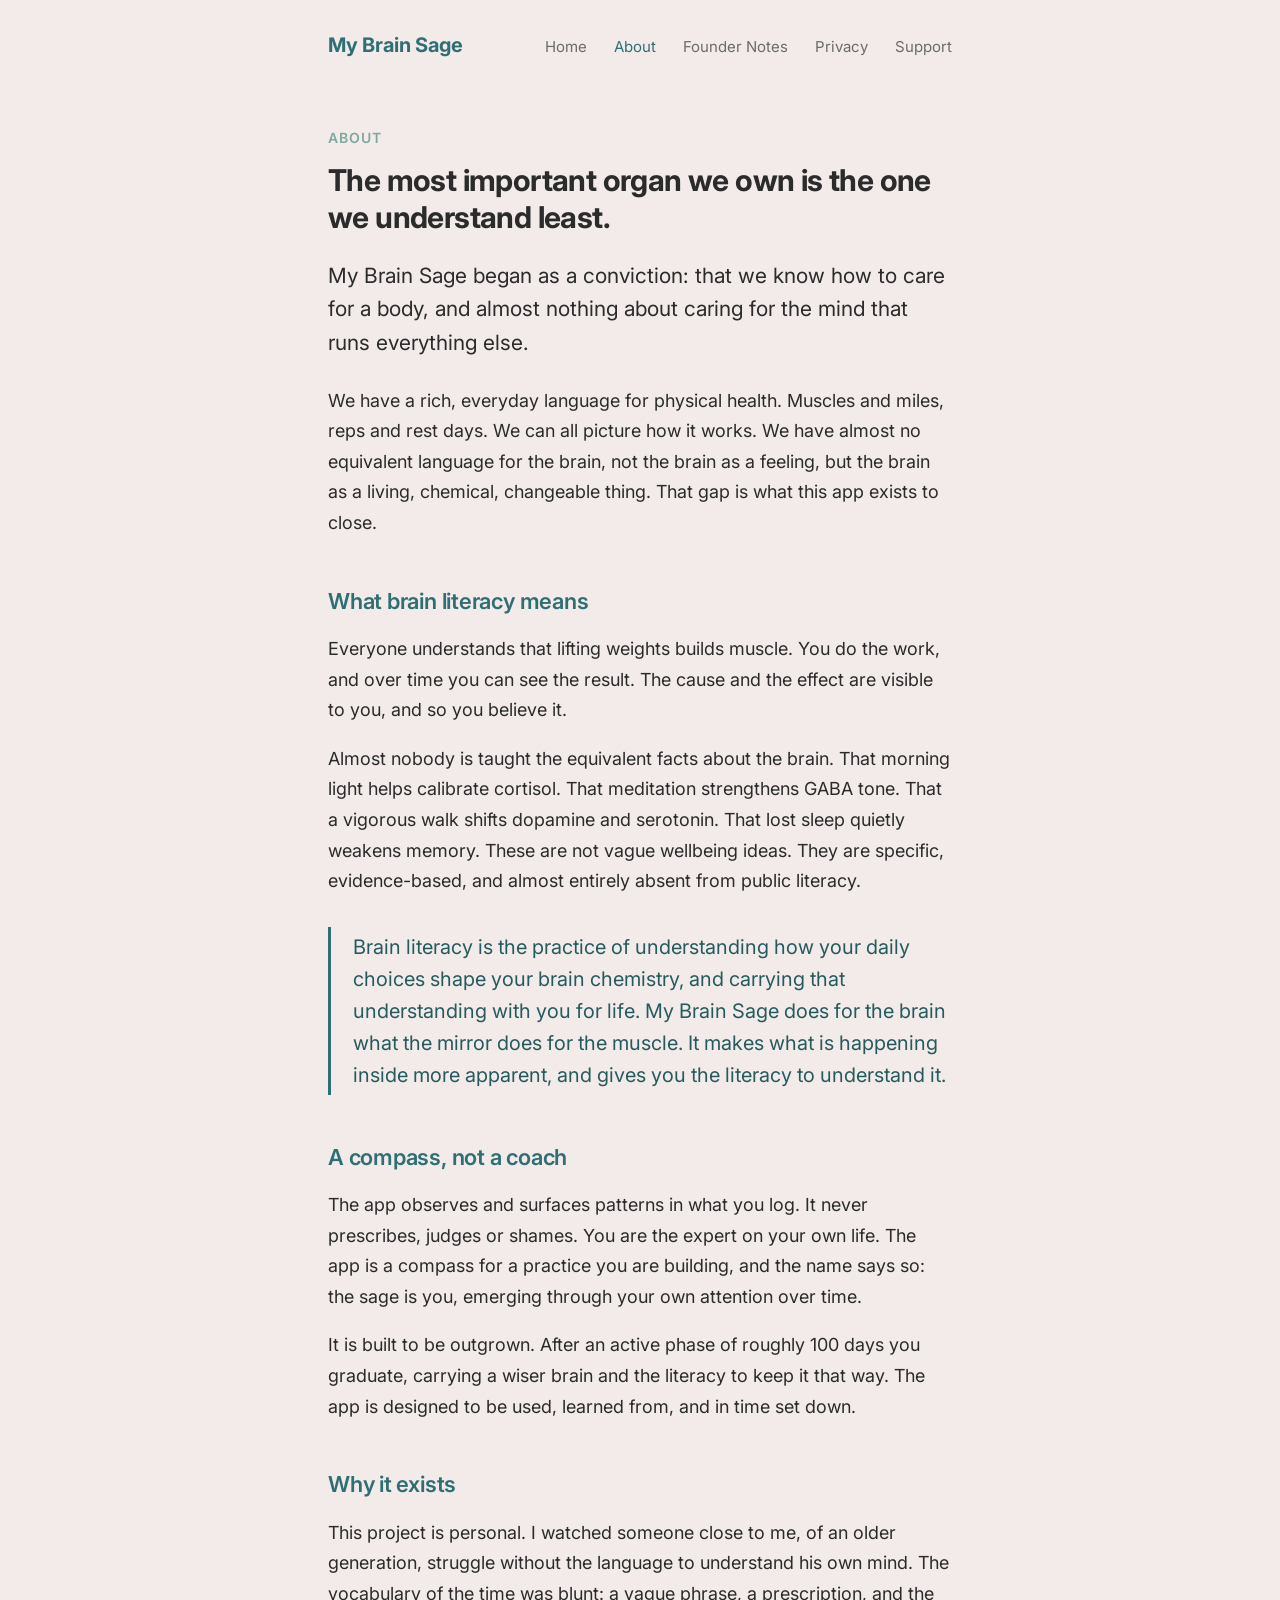
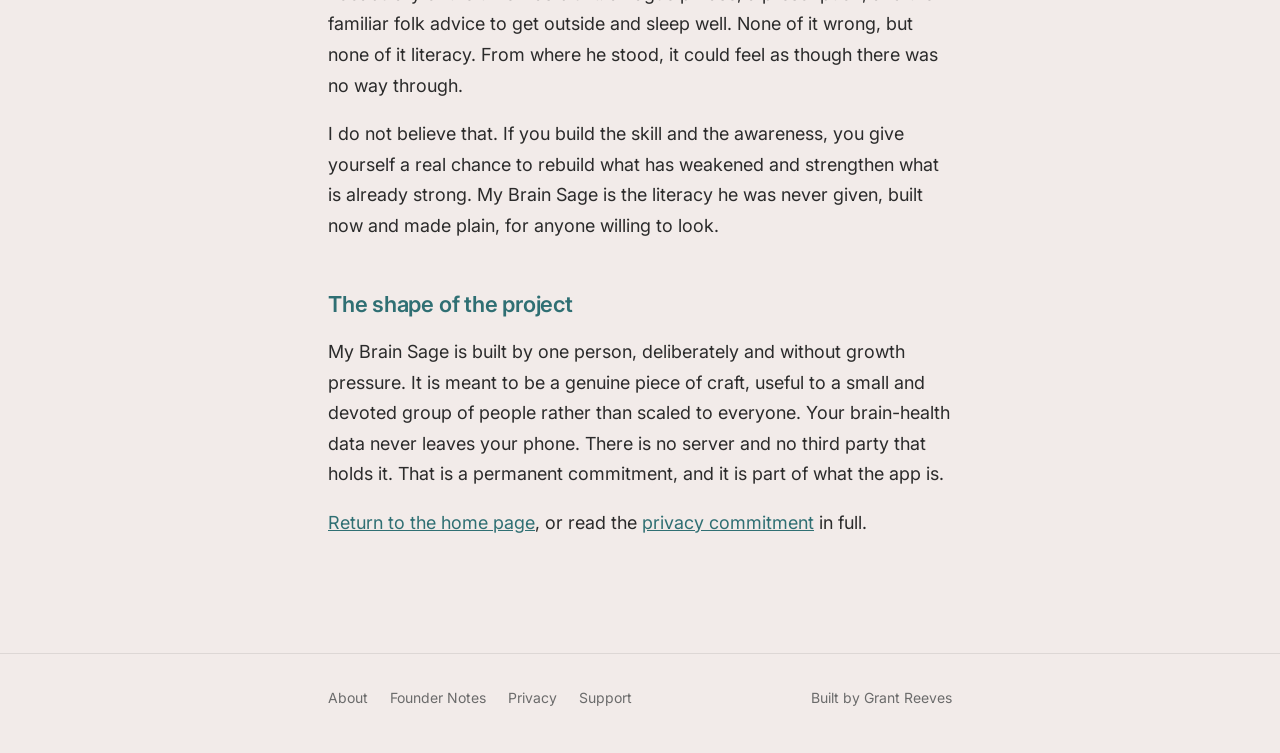
==== about.html @ 40ad087d "Rename Essays to Founder Notes and retitle founder piece Renames the Essays section to Founder Notes" ====
<!DOCTYPE html>
<html lang="en">
<head>
  <meta charset="UTF-8">
  <meta name="viewport" content="width=device-width, initial-scale=1">
  <title>About: My Brain Sage</title>
  <meta name="description" content="Why My Brain Sage exists. The case for brain literacy as a category, and the conviction that understanding the mind is a way through.">
  <link rel="preconnect" href="https://fonts.googleapis.com">
  <link href="https://fonts.googleapis.com/css2?family=Inter:wght@400;500;600;700&display=swap" rel="stylesheet">
  <link rel="stylesheet" href="style.css">
</head>
<body>

  <header class="site-header">
    <div class="wrap">
      <a href="index.html" class="site-title">My Brain Sage</a>
      <nav class="site-nav">
        <a href="index.html">Home</a>
        <a href="about.html" class="active">About</a>
        <a href="essays.html">Founder Notes</a>
        <a href="privacy.html">Privacy</a>
        <a href="support.html">Support</a>
      </nav>
    </div>
  </header>

  <main>
    <div class="wrap">

      <p class="kicker">About</p>
      <h1>The most important organ we own is the one we understand least.</h1>

      <p class="lead">My Brain Sage began as a conviction: that we know how to care for a body, and almost nothing about caring for the mind that runs everything else.</p>

      <p>We have a rich, everyday language for physical health. Muscles and miles, reps and rest days. We can all picture how it works. We have almost no equivalent language for the brain, not the brain as a feeling, but the brain as a living, chemical, changeable thing. That gap is what this app exists to close.</p>

      <h2>What brain literacy means</h2>

      <p>Everyone understands that lifting weights builds muscle. You do the work, and over time you can see the result. The cause and the effect are visible to you, and so you believe it.</p>

      <p>Almost nobody is taught the equivalent facts about the brain. That morning light helps calibrate cortisol. That meditation strengthens GABA tone. That a vigorous walk shifts dopamine and serotonin. That lost sleep quietly weakens memory. These are not vague wellbeing ideas. They are specific, evidence-based, and almost entirely absent from public literacy.</p>

      <p class="emphasis">Brain literacy is the practice of understanding how your daily choices shape your brain chemistry, and carrying that understanding with you for life. My Brain Sage does for the brain what the mirror does for the muscle. It makes what is happening inside more apparent, and gives you the literacy to understand it.</p>

      <h2>A compass, not a coach</h2>

      <p>The app observes and surfaces patterns in what you log. It never prescribes, judges or shames. You are the expert on your own life. The app is a compass for a practice you are building, and the name says so: the sage is you, emerging through your own attention over time.</p>

      <p>It is built to be outgrown. After an active phase of roughly 100 days you graduate, carrying a wiser brain and the literacy to keep it that way. The app is designed to be used, learned from, and in time set down.</p>

      <h2>Why it exists</h2>

      <p>This project is personal. I watched someone close to me, of an older generation, struggle without the language to understand his own mind. The vocabulary of the time was blunt: a vague phrase, a prescription, and the familiar folk advice to get outside and sleep well. None of it wrong, but none of it literacy. From where he stood, it could feel as though there was no way through.</p>

      <p>I do not believe that. If you build the skill and the awareness, you give yourself a real chance to rebuild what has weakened and strengthen what is already strong. My Brain Sage is the literacy he was never given, built now and made plain, for anyone willing to look.</p>

      <h2>The shape of the project</h2>

      <p>My Brain Sage is built by one person, deliberately and without growth pressure. It is meant to be a genuine piece of craft, useful to a small and devoted group of people rather than scaled to everyone. Your brain-health data never leaves your phone. There is no server and no third party that holds it. That is a permanent commitment, and it is part of what the app is.</p>

      <p><a href="index.html">Return to the home page</a>, or read the <a href="privacy.html">privacy commitment</a> in full.</p>

    </div>
  </main>

  <footer class="site-footer">
    <div class="wrap">
      <div>
        <a href="about.html">About</a>
        <a href="essays.html">Founder Notes</a>
        <a href="privacy.html">Privacy</a>
        <a href="support.html">Support</a>
      </div>
      <div>Built by Grant Reeves</div>
    </div>
  </footer>

</body>
</html>
---- style.css ----
/* My Brain Sage website: shared stylesheet.
   Quiet, prose-led, artisan restraint. Inherits the app design system. */

:root {
  --teal: #2F6F73;
  --teal-dark: #255B5E;
  --coral: #C9A6A0;
  --sage: #7FA8A1;
  --warm-bg: #F2EBE9;
  --dark: #2B2B2B;
  --muted: #6B6B6B;
  --gold: #DAA520;
  --card: #FFFFFF;
  --max-width: 680px;
}

* { box-sizing: border-box; margin: 0; padding: 0; }

html { -webkit-text-size-adjust: 100%; }

body {
  font-family: 'Inter', -apple-system, BlinkMacSystemFont, 'Segoe UI', Roboto, sans-serif;
  background: var(--warm-bg);
  color: var(--dark);
  line-height: 1.7;
  font-size: 18px;
  -webkit-font-smoothing: antialiased;
}

/* ---- Layout ---- */
.wrap {
  max-width: var(--max-width);
  margin: 0 auto;
  padding: 0 28px;
}

main { padding: 56px 0 72px; }

/* ---- Header / nav ---- */
.site-header {
  padding: 28px 0 8px;
}
.site-header .wrap {
  display: flex;
  align-items: baseline;
  justify-content: space-between;
  flex-wrap: wrap;
  gap: 12px;
}
.site-title {
  font-size: 20px;
  font-weight: 700;
  color: var(--teal);
  text-decoration: none;
  letter-spacing: -0.01em;
}
.site-nav a {
  font-size: 15px;
  color: var(--muted);
  text-decoration: none;
  margin-left: 22px;
}
.site-nav a:hover,
.site-nav a.active { color: var(--teal); }

/* ---- Typography ---- */
h1 {
  font-size: 30px;
  font-weight: 700;
  line-height: 1.25;
  letter-spacing: -0.02em;
  color: var(--dark);
  margin-bottom: 22px;
}
h2 {
  font-size: 22px;
  font-weight: 600;
  color: var(--teal);
  margin: 44px 0 14px;
  letter-spacing: -0.01em;
}
p { margin-bottom: 18px; }
p.lead {
  font-size: 21px;
  line-height: 1.6;
  color: var(--dark);
  margin-bottom: 26px;
}
a { color: var(--teal); }

.kicker {
  font-size: 14px;
  font-weight: 600;
  letter-spacing: 0.08em;
  text-transform: uppercase;
  color: var(--sage);
  margin-bottom: 12px;
}

/* ---- Pull / emphasis block ---- */
.emphasis {
  border-left: 3px solid var(--teal);
  padding: 4px 0 4px 22px;
  margin: 30px 0;
  font-size: 20px;
  line-height: 1.6;
  color: var(--teal-dark);
}

/* ---- Download buttons ---- */
.downloads {
  display: flex;
  gap: 14px;
  flex-wrap: wrap;
  margin: 30px 0 8px;
}
.btn {
  display: inline-block;
  padding: 12px 22px;
  border-radius: 12px;
  font-size: 15px;
  font-weight: 600;
  text-decoration: none;
  border: 1.5px solid var(--teal);
  color: var(--teal);
  background: transparent;
  transition: background 0.15s ease, color 0.15s ease;
}
.btn:hover { background: var(--teal); color: #fff; }
.btn-note {
  font-size: 14px;
  color: var(--muted);
  margin-top: 6px;
}

/* ---- Cards ---- */
.card {
  background: var(--card);
  border-radius: 16px;
  padding: 24px 26px;
  margin: 20px 0;
  box-shadow: 0 1px 3px rgba(43,43,43,0.06);
}

/* ---- Footer ---- */
.site-footer {
  border-top: 1px solid rgba(43,43,43,0.10);
  padding: 32px 0 44px;
  margin-top: 24px;
}
.site-footer .wrap {
  font-size: 14px;
  color: var(--muted);
  display: flex;
  justify-content: space-between;
  flex-wrap: wrap;
  gap: 10px;
}
.site-footer a { color: var(--muted); text-decoration: none; margin-right: 18px; }
.site-footer a:hover { color: var(--teal); }

/* ---- Responsive ---- */
@media (max-width: 560px) {
  body { font-size: 17px; }
  h1 { font-size: 28px; }
  main { padding: 40px 0 56px; }
  .site-nav a { margin-left: 16px; }
}
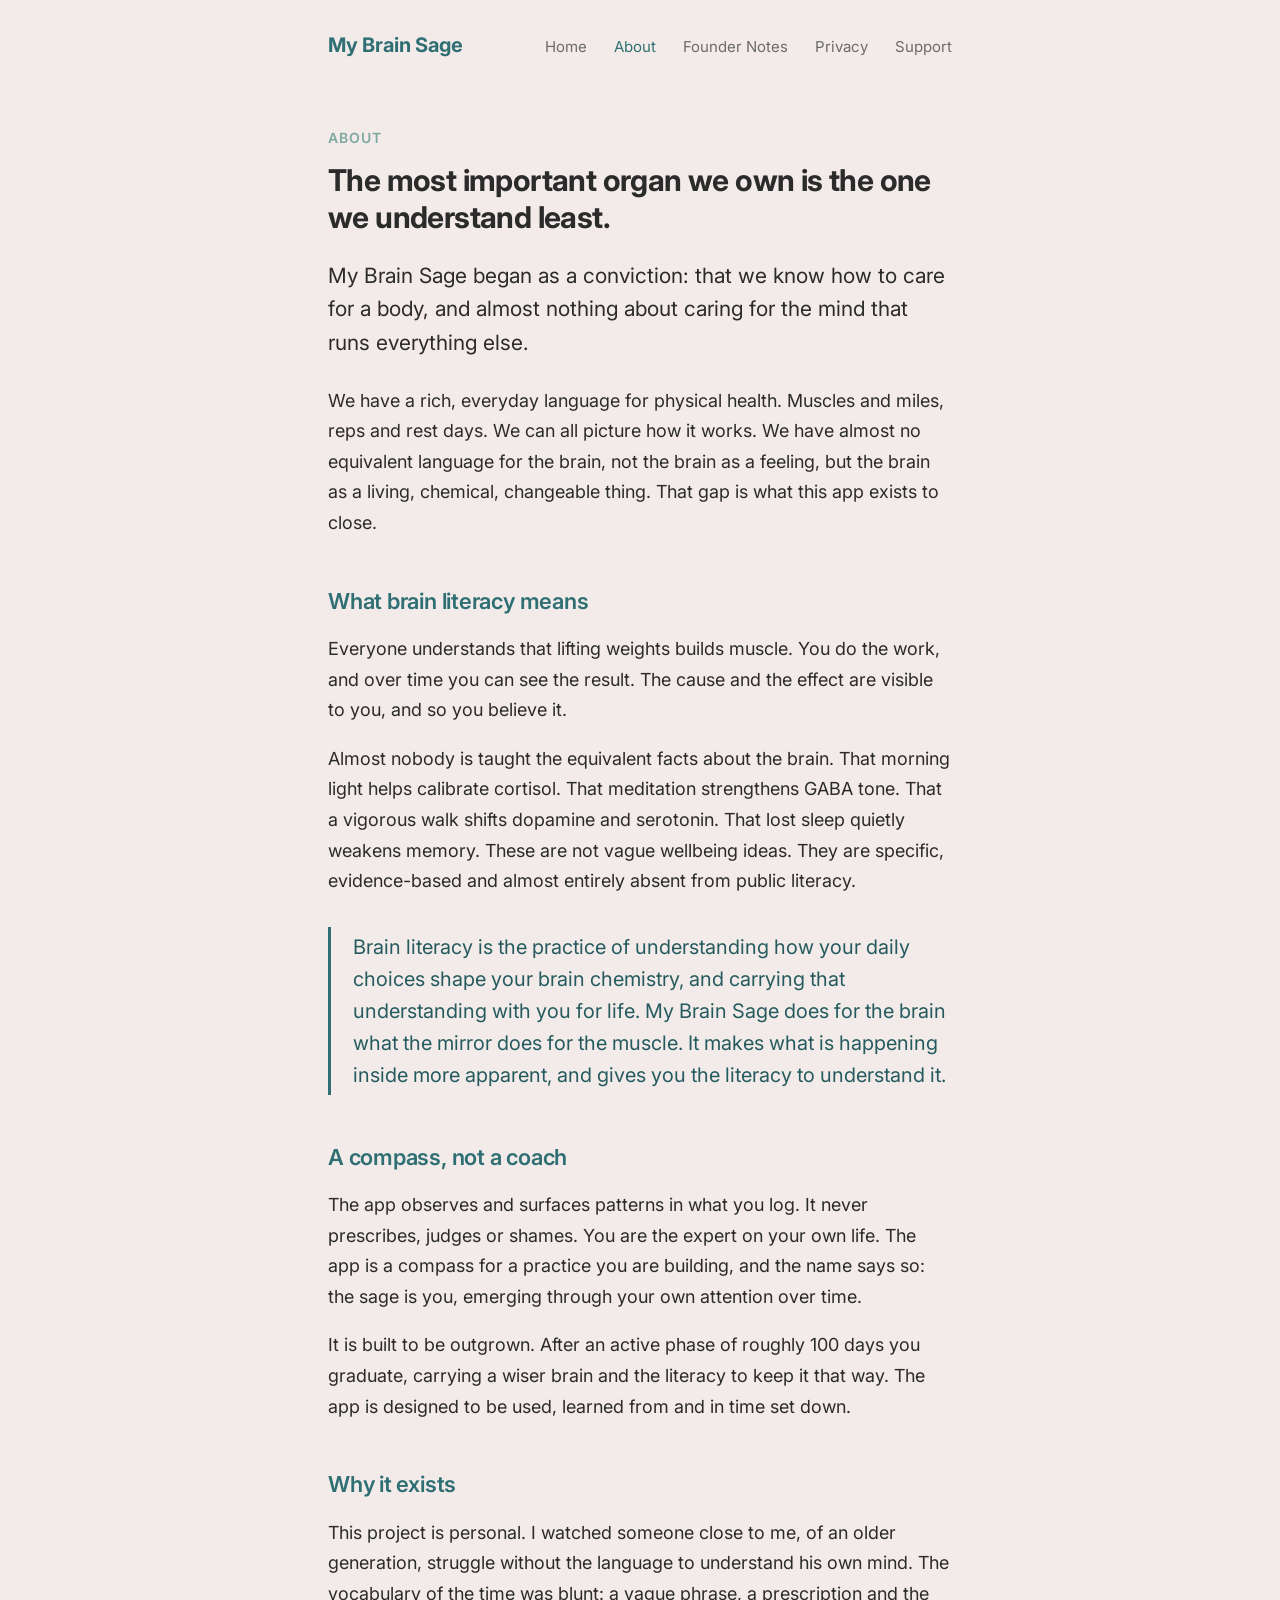
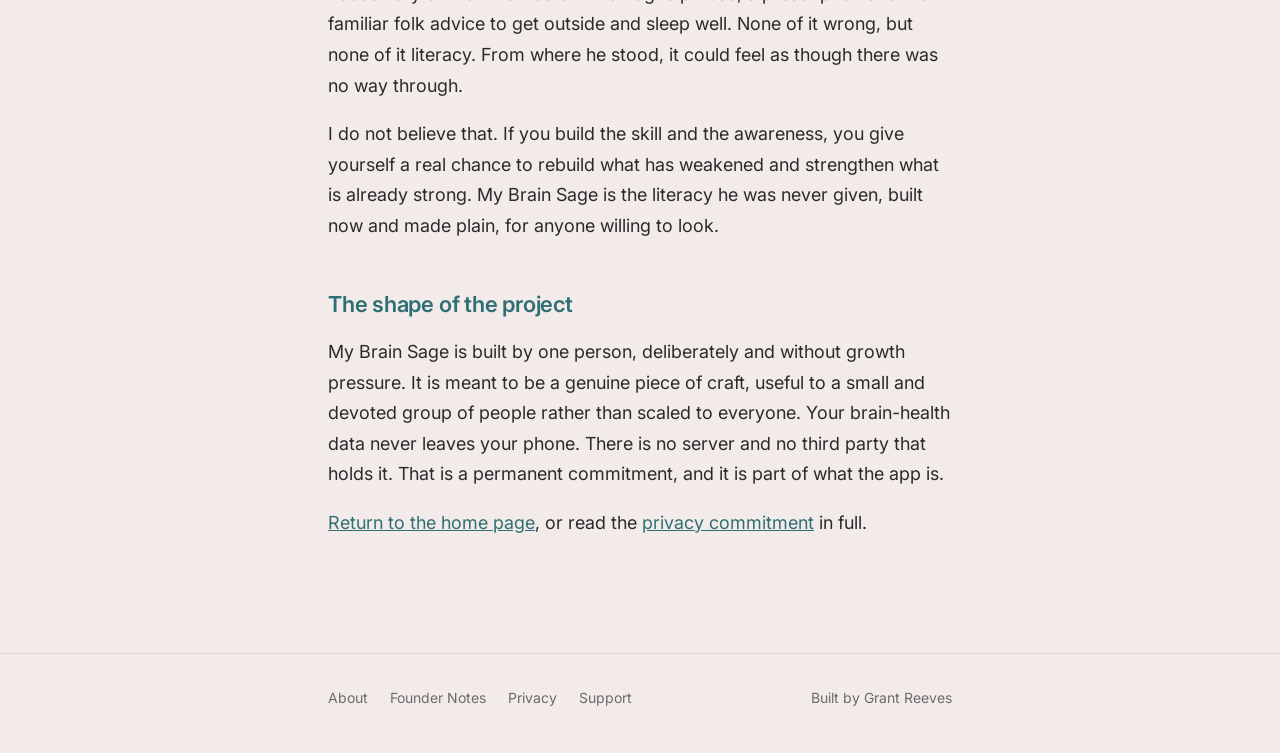
==== commit 3b4773a0: "Remove Oxford commas across all content pages Mechanical house-style pass: removes the serial comma " ====
--- a/about.html
+++ b/about.html
@@ -38,7 +38,7 @@
 
       <p>Everyone understands that lifting weights builds muscle. You do the work, and over time you can see the result. The cause and the effect are visible to you, and so you believe it.</p>
 
-      <p>Almost nobody is taught the equivalent facts about the brain. That morning light helps calibrate cortisol. That meditation strengthens GABA tone. That a vigorous walk shifts dopamine and serotonin. That lost sleep quietly weakens memory. These are not vague wellbeing ideas. They are specific, evidence-based, and almost entirely absent from public literacy.</p>
+      <p>Almost nobody is taught the equivalent facts about the brain. That morning light helps calibrate cortisol. That meditation strengthens GABA tone. That a vigorous walk shifts dopamine and serotonin. That lost sleep quietly weakens memory. These are not vague wellbeing ideas. They are specific, evidence-based and almost entirely absent from public literacy.</p>
 
       <p class="emphasis">Brain literacy is the practice of understanding how your daily choices shape your brain chemistry, and carrying that understanding with you for life. My Brain Sage does for the brain what the mirror does for the muscle. It makes what is happening inside more apparent, and gives you the literacy to understand it.</p>
 
@@ -46,11 +46,11 @@
 
       <p>The app observes and surfaces patterns in what you log. It never prescribes, judges or shames. You are the expert on your own life. The app is a compass for a practice you are building, and the name says so: the sage is you, emerging through your own attention over time.</p>
 
-      <p>It is built to be outgrown. After an active phase of roughly 100 days you graduate, carrying a wiser brain and the literacy to keep it that way. The app is designed to be used, learned from, and in time set down.</p>
+      <p>It is built to be outgrown. After an active phase of roughly 100 days you graduate, carrying a wiser brain and the literacy to keep it that way. The app is designed to be used, learned from and in time set down.</p>
 
       <h2>Why it exists</h2>
 
-      <p>This project is personal. I watched someone close to me, of an older generation, struggle without the language to understand his own mind. The vocabulary of the time was blunt: a vague phrase, a prescription, and the familiar folk advice to get outside and sleep well. None of it wrong, but none of it literacy. From where he stood, it could feel as though there was no way through.</p>
+      <p>This project is personal. I watched someone close to me, of an older generation, struggle without the language to understand his own mind. The vocabulary of the time was blunt: a vague phrase, a prescription and the familiar folk advice to get outside and sleep well. None of it wrong, but none of it literacy. From where he stood, it could feel as though there was no way through.</p>
 
       <p>I do not believe that. If you build the skill and the awareness, you give yourself a real chance to rebuild what has weakened and strengthen what is already strong. My Brain Sage is the literacy he was never given, built now and made plain, for anyone willing to look.</p>
 
--- a/style.css
+++ b/style.css
@@ -72,6 +72,14 @@
   color: var(--dark);
   margin-bottom: 22px;
 }
+.hero-subtitle {
+  font-size: 21px;
+  font-weight: 400;
+  line-height: 1.4;
+  color: var(--dark);
+  margin-top: -8px;
+  margin-bottom: 22px;
+}
 h2 {
   font-size: 22px;
   font-weight: 600;
@@ -95,6 +103,12 @@
   text-transform: uppercase;
   color: var(--sage);
   margin-bottom: 12px;
+}
+
+.app-line {
+  font-size: 16px;
+  color: var(--muted);
+  margin-bottom: 16px;
 }
 
 /* ---- Pull / emphasis block ---- */
@@ -132,6 +146,9 @@
   color: var(--muted);
   margin-top: 6px;
 }
+.downloads-top {
+  margin-bottom: 36px;
+}
 
 /* ---- Cards ---- */
 .card {
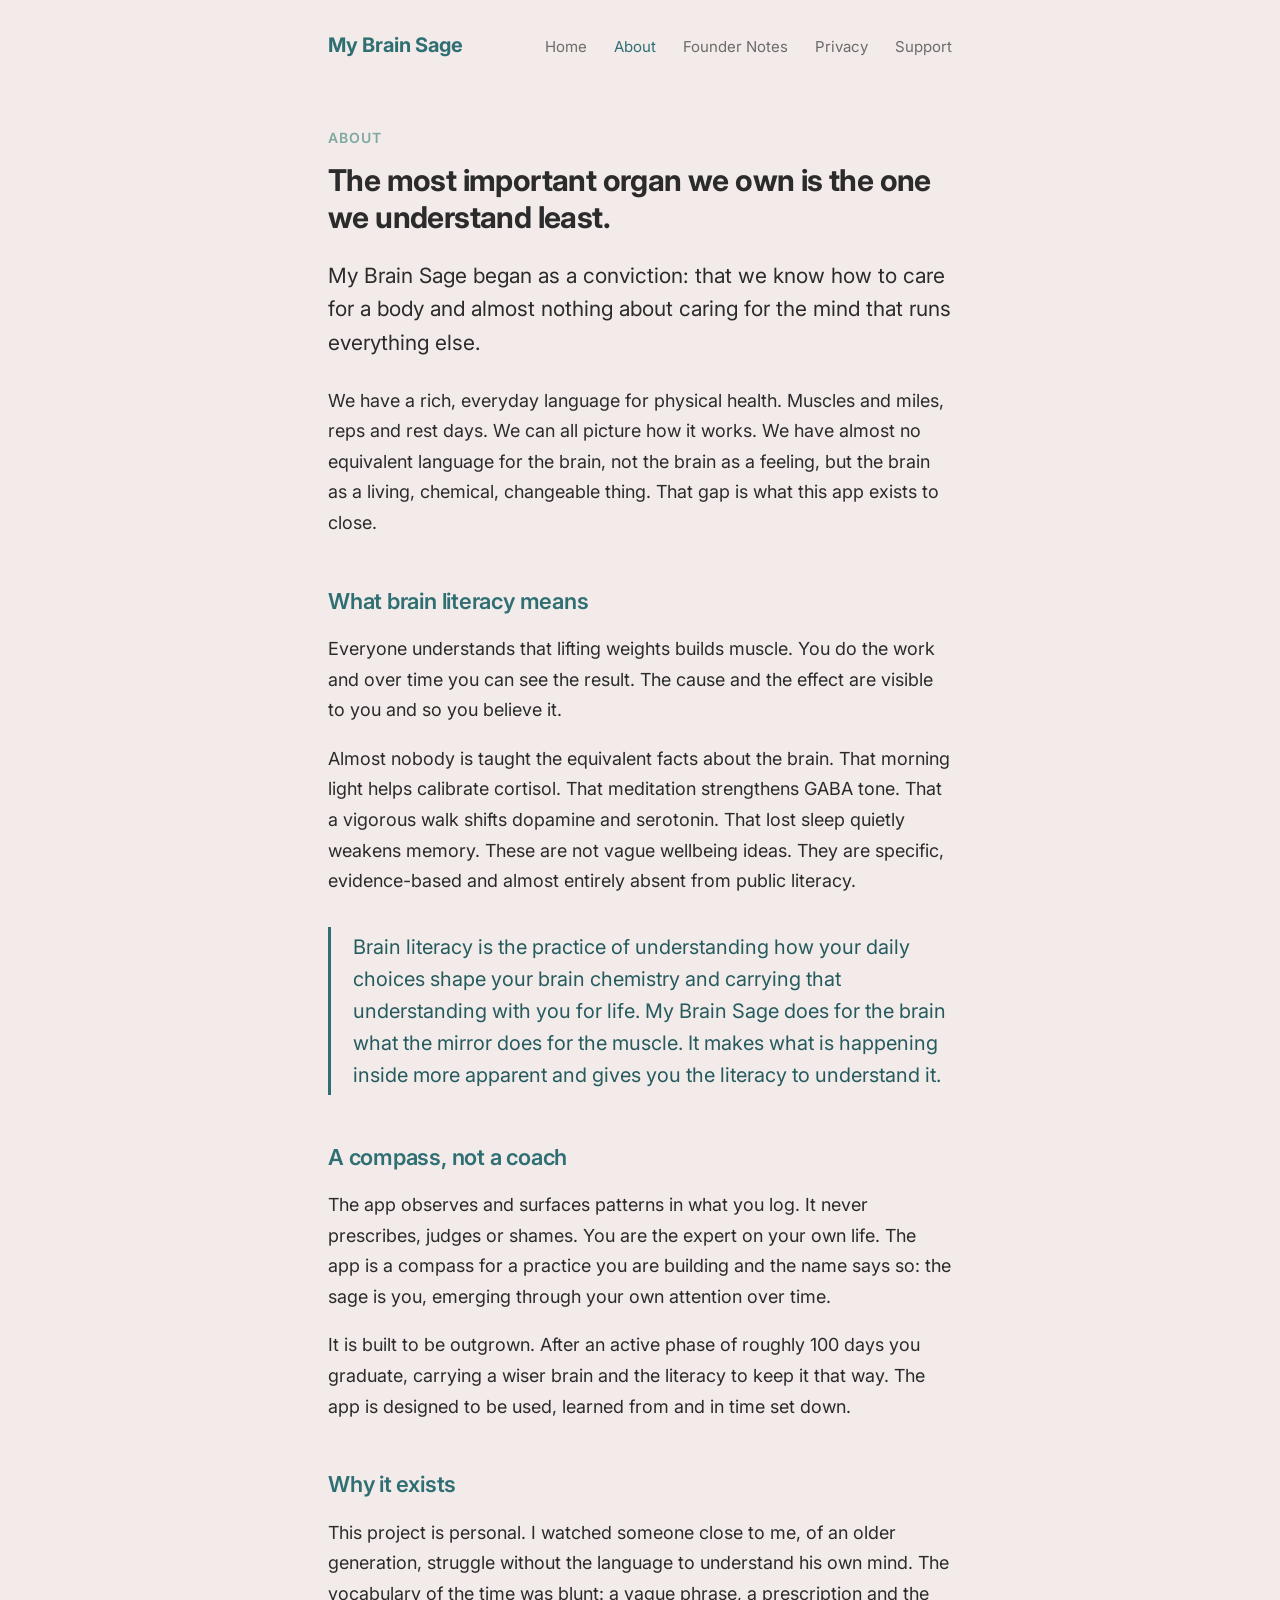
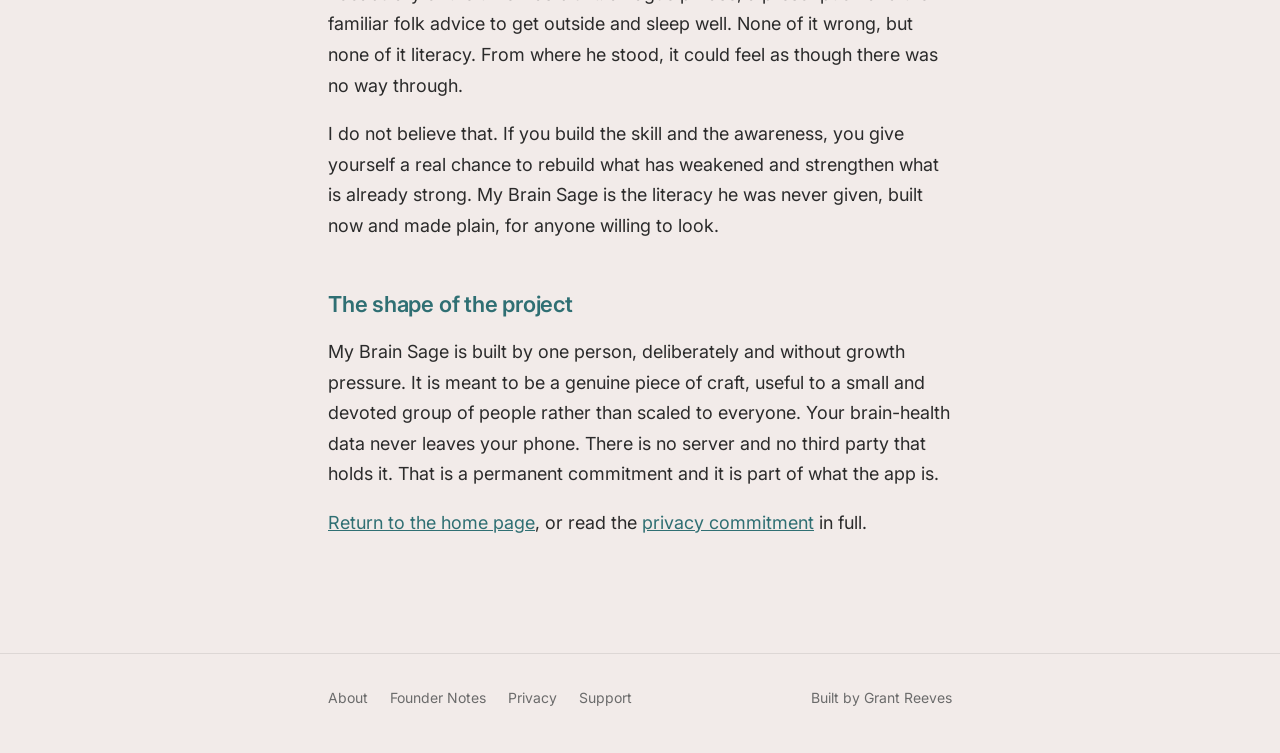
==== commit e40d99d3: "Remove comma before "and" throughout visible page copy Second mechanical house-style pass: removes e" ====
--- a/about.html
+++ b/about.html
@@ -30,21 +30,21 @@
       <p class="kicker">About</p>
       <h1>The most important organ we own is the one we understand least.</h1>
 
-      <p class="lead">My Brain Sage began as a conviction: that we know how to care for a body, and almost nothing about caring for the mind that runs everything else.</p>
+      <p class="lead">My Brain Sage began as a conviction: that we know how to care for a body and almost nothing about caring for the mind that runs everything else.</p>
 
       <p>We have a rich, everyday language for physical health. Muscles and miles, reps and rest days. We can all picture how it works. We have almost no equivalent language for the brain, not the brain as a feeling, but the brain as a living, chemical, changeable thing. That gap is what this app exists to close.</p>
 
       <h2>What brain literacy means</h2>
 
-      <p>Everyone understands that lifting weights builds muscle. You do the work, and over time you can see the result. The cause and the effect are visible to you, and so you believe it.</p>
+      <p>Everyone understands that lifting weights builds muscle. You do the work and over time you can see the result. The cause and the effect are visible to you and so you believe it.</p>
 
       <p>Almost nobody is taught the equivalent facts about the brain. That morning light helps calibrate cortisol. That meditation strengthens GABA tone. That a vigorous walk shifts dopamine and serotonin. That lost sleep quietly weakens memory. These are not vague wellbeing ideas. They are specific, evidence-based and almost entirely absent from public literacy.</p>
 
-      <p class="emphasis">Brain literacy is the practice of understanding how your daily choices shape your brain chemistry, and carrying that understanding with you for life. My Brain Sage does for the brain what the mirror does for the muscle. It makes what is happening inside more apparent, and gives you the literacy to understand it.</p>
+      <p class="emphasis">Brain literacy is the practice of understanding how your daily choices shape your brain chemistry and carrying that understanding with you for life. My Brain Sage does for the brain what the mirror does for the muscle. It makes what is happening inside more apparent and gives you the literacy to understand it.</p>
 
       <h2>A compass, not a coach</h2>
 
-      <p>The app observes and surfaces patterns in what you log. It never prescribes, judges or shames. You are the expert on your own life. The app is a compass for a practice you are building, and the name says so: the sage is you, emerging through your own attention over time.</p>
+      <p>The app observes and surfaces patterns in what you log. It never prescribes, judges or shames. You are the expert on your own life. The app is a compass for a practice you are building and the name says so: the sage is you, emerging through your own attention over time.</p>
 
       <p>It is built to be outgrown. After an active phase of roughly 100 days you graduate, carrying a wiser brain and the literacy to keep it that way. The app is designed to be used, learned from and in time set down.</p>
 
@@ -56,7 +56,7 @@
 
       <h2>The shape of the project</h2>
 
-      <p>My Brain Sage is built by one person, deliberately and without growth pressure. It is meant to be a genuine piece of craft, useful to a small and devoted group of people rather than scaled to everyone. Your brain-health data never leaves your phone. There is no server and no third party that holds it. That is a permanent commitment, and it is part of what the app is.</p>
+      <p>My Brain Sage is built by one person, deliberately and without growth pressure. It is meant to be a genuine piece of craft, useful to a small and devoted group of people rather than scaled to everyone. Your brain-health data never leaves your phone. There is no server and no third party that holds it. That is a permanent commitment and it is part of what the app is.</p>
 
       <p><a href="index.html">Return to the home page</a>, or read the <a href="privacy.html">privacy commitment</a> in full.</p>
 
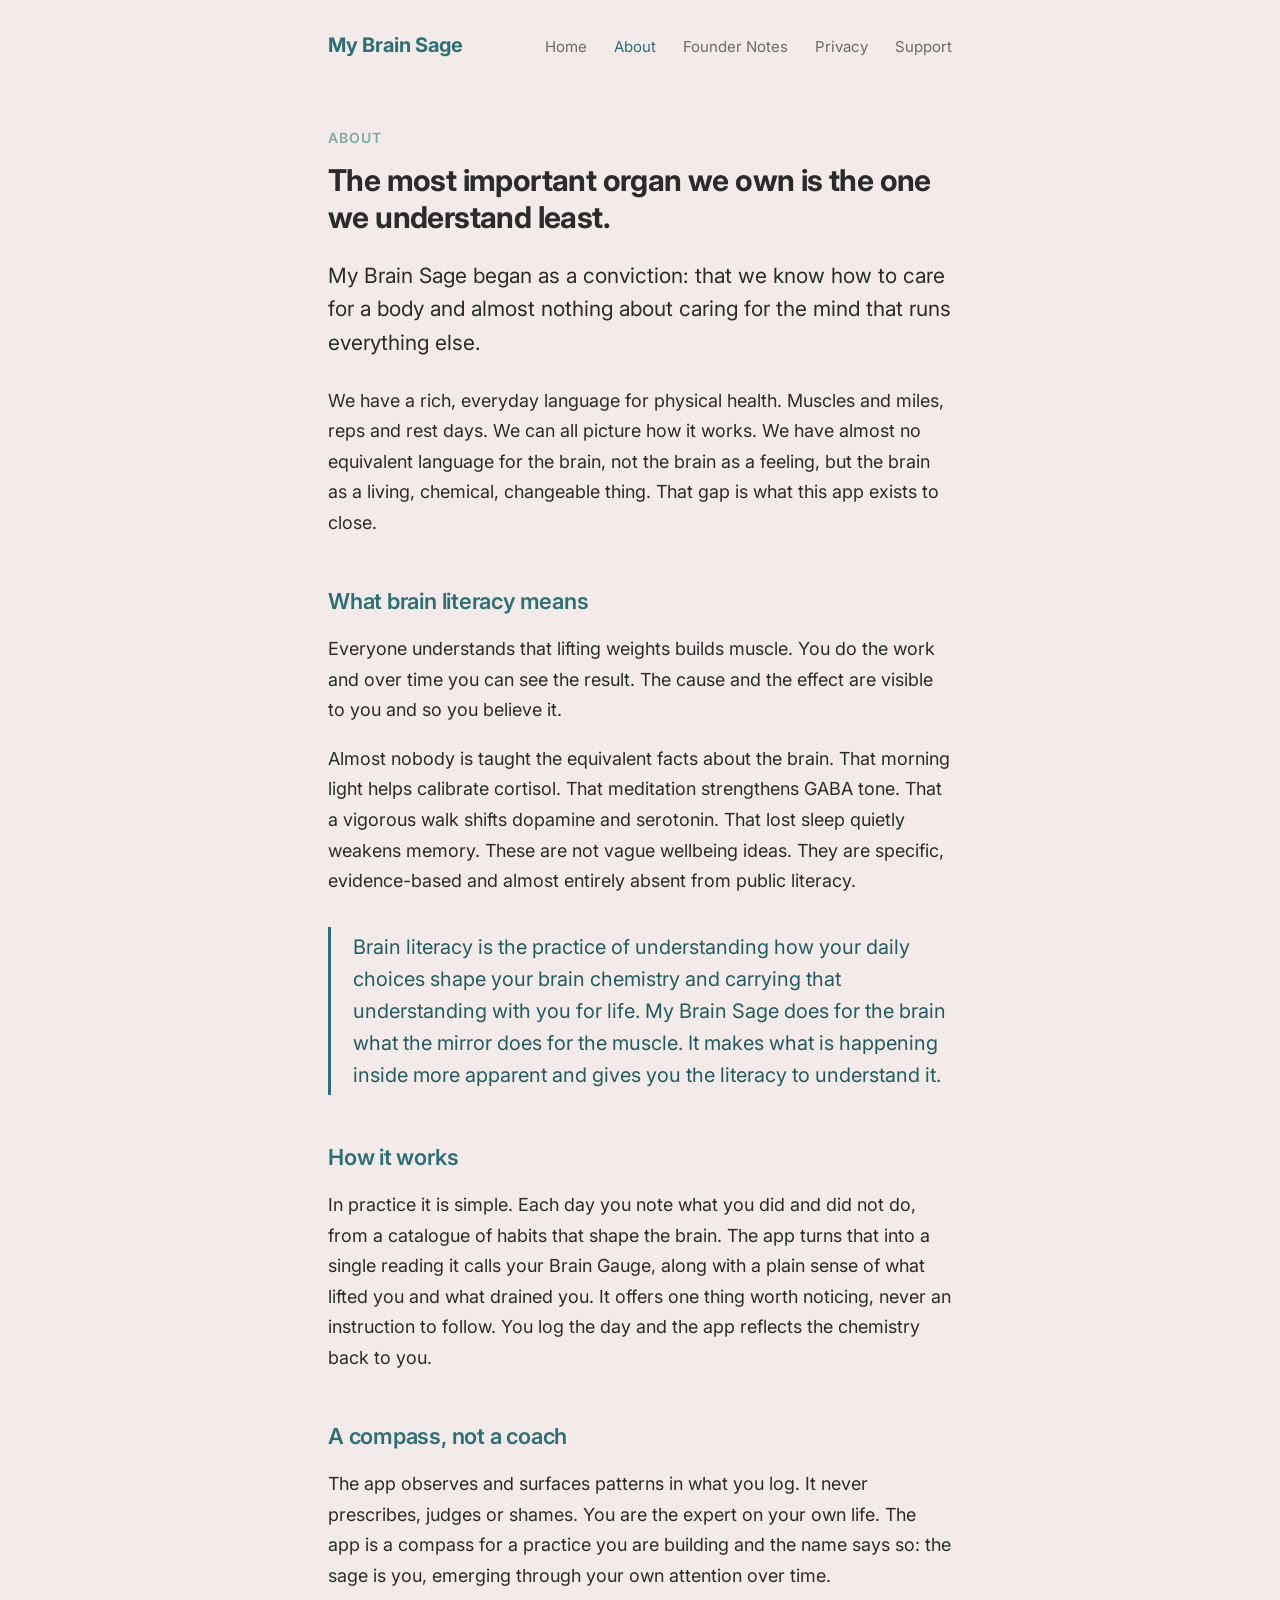
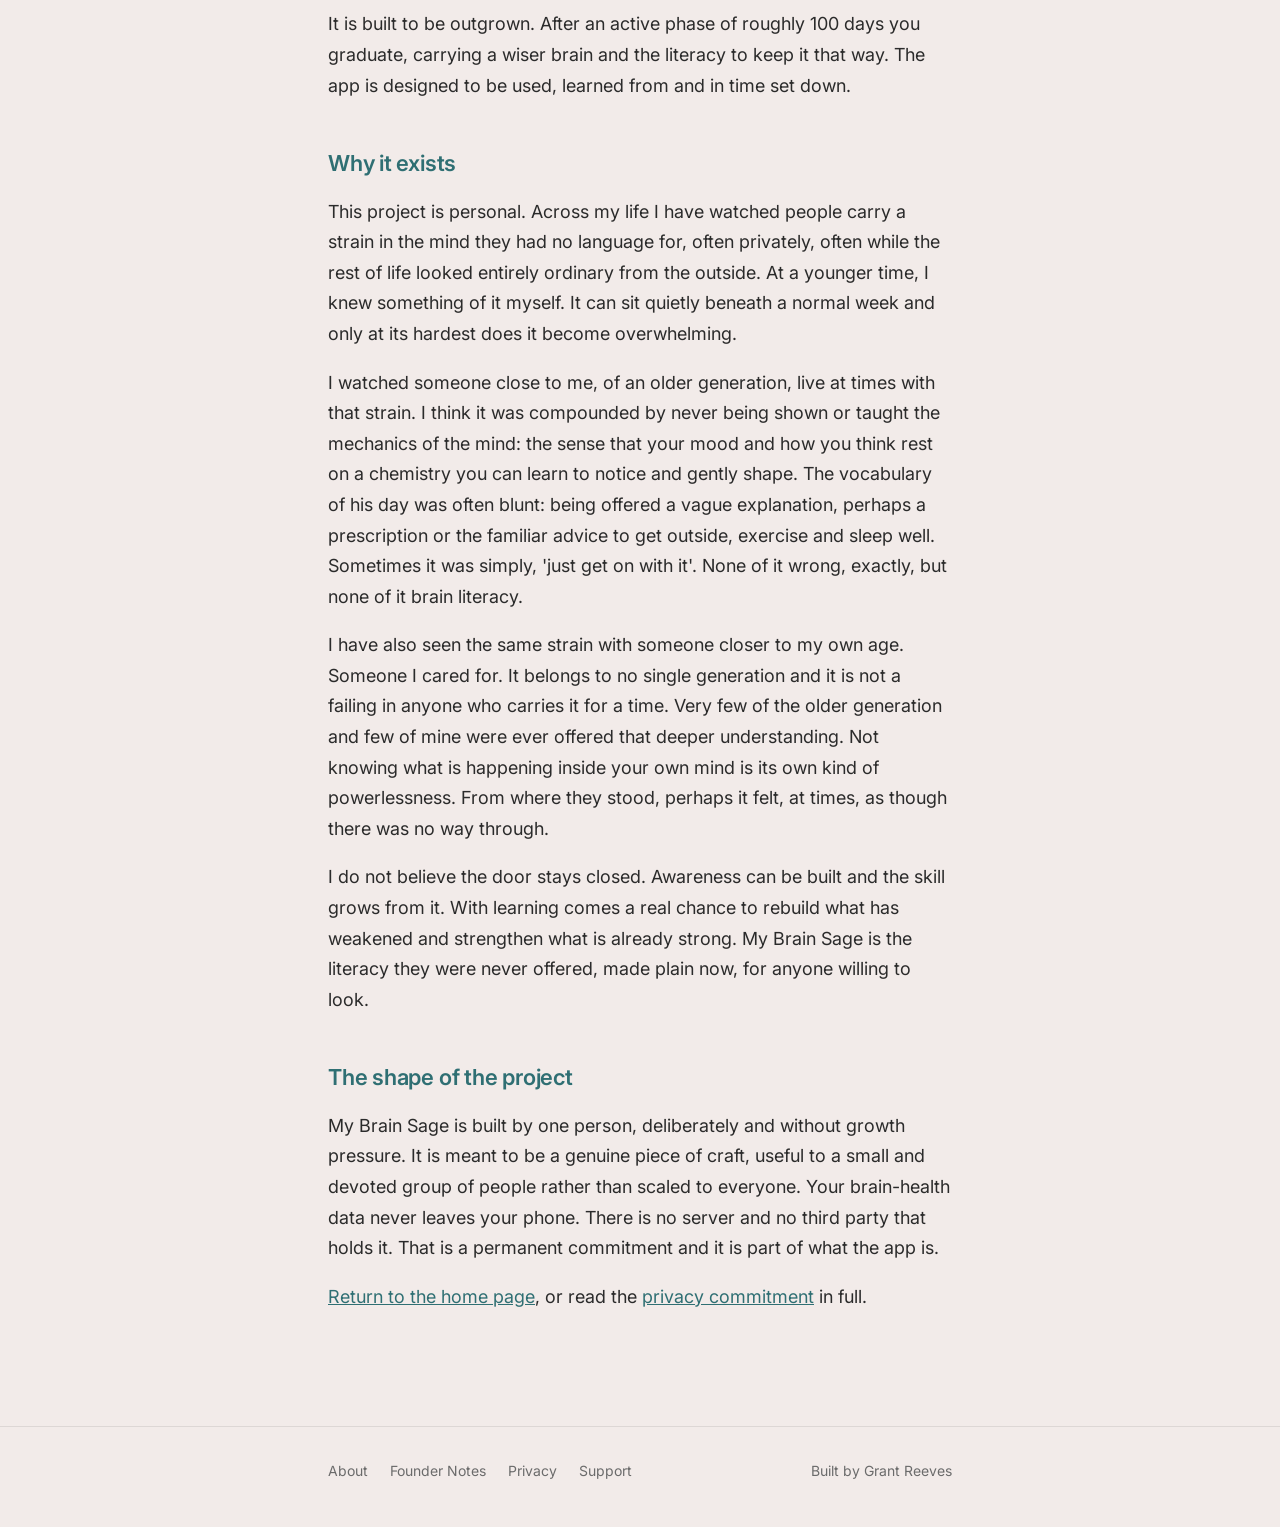
==== commit 54e6a15d: "Update About and founder note copy; remove Founder Notes intro line" ====
--- a/about.html
+++ b/about.html
@@ -42,6 +42,10 @@
 
       <p class="emphasis">Brain literacy is the practice of understanding how your daily choices shape your brain chemistry and carrying that understanding with you for life. My Brain Sage does for the brain what the mirror does for the muscle. It makes what is happening inside more apparent and gives you the literacy to understand it.</p>
 
+      <h2>How it works</h2>
+
+      <p>In practice it is simple. Each day you note what you did and did not do, from a catalogue of habits that shape the brain. The app turns that into a single reading it calls your Brain Gauge, along with a plain sense of what lifted you and what drained you. It offers one thing worth noticing, never an instruction to follow. You log the day and the app reflects the chemistry back to you.</p>
+
       <h2>A compass, not a coach</h2>
 
       <p>The app observes and surfaces patterns in what you log. It never prescribes, judges or shames. You are the expert on your own life. The app is a compass for a practice you are building and the name says so: the sage is you, emerging through your own attention over time.</p>
@@ -50,9 +54,13 @@
 
       <h2>Why it exists</h2>
 
-      <p>This project is personal. I watched someone close to me, of an older generation, struggle without the language to understand his own mind. The vocabulary of the time was blunt: a vague phrase, a prescription and the familiar folk advice to get outside and sleep well. None of it wrong, but none of it literacy. From where he stood, it could feel as though there was no way through.</p>
+      <p>This project is personal. Across my life I have watched people carry a strain in the mind they had no language for, often privately, often while the rest of life looked entirely ordinary from the outside. At a younger time, I knew something of it myself. It can sit quietly beneath a normal week and only at its hardest does it become overwhelming.</p>
 
-      <p>I do not believe that. If you build the skill and the awareness, you give yourself a real chance to rebuild what has weakened and strengthen what is already strong. My Brain Sage is the literacy he was never given, built now and made plain, for anyone willing to look.</p>
+      <p>I watched someone close to me, of an older generation, live at times with that strain. I think it was compounded by never being shown or taught the mechanics of the mind: the sense that your mood and how you think rest on a chemistry you can learn to notice and gently shape. The vocabulary of his day was often blunt: being offered a vague explanation, perhaps a prescription or the familiar advice to get outside, exercise and sleep well. Sometimes it was simply, 'just get on with it'. None of it wrong, exactly, but none of it brain literacy.</p>
+
+      <p>I have also seen the same strain with someone closer to my own age. Someone I cared for. It belongs to no single generation and it is not a failing in anyone who carries it for a time. Very few of the older generation and few of mine were ever offered that deeper understanding. Not knowing what is happening inside your own mind is its own kind of powerlessness. From where they stood, perhaps it felt, at times, as though there was no way through.</p>
+
+      <p>I do not believe the door stays closed. Awareness can be built and the skill grows from it. With learning comes a real chance to rebuild what has weakened and strengthen what is already strong. My Brain Sage is the literacy they were never offered, made plain now, for anyone willing to look.</p>
 
       <h2>The shape of the project</h2>
 
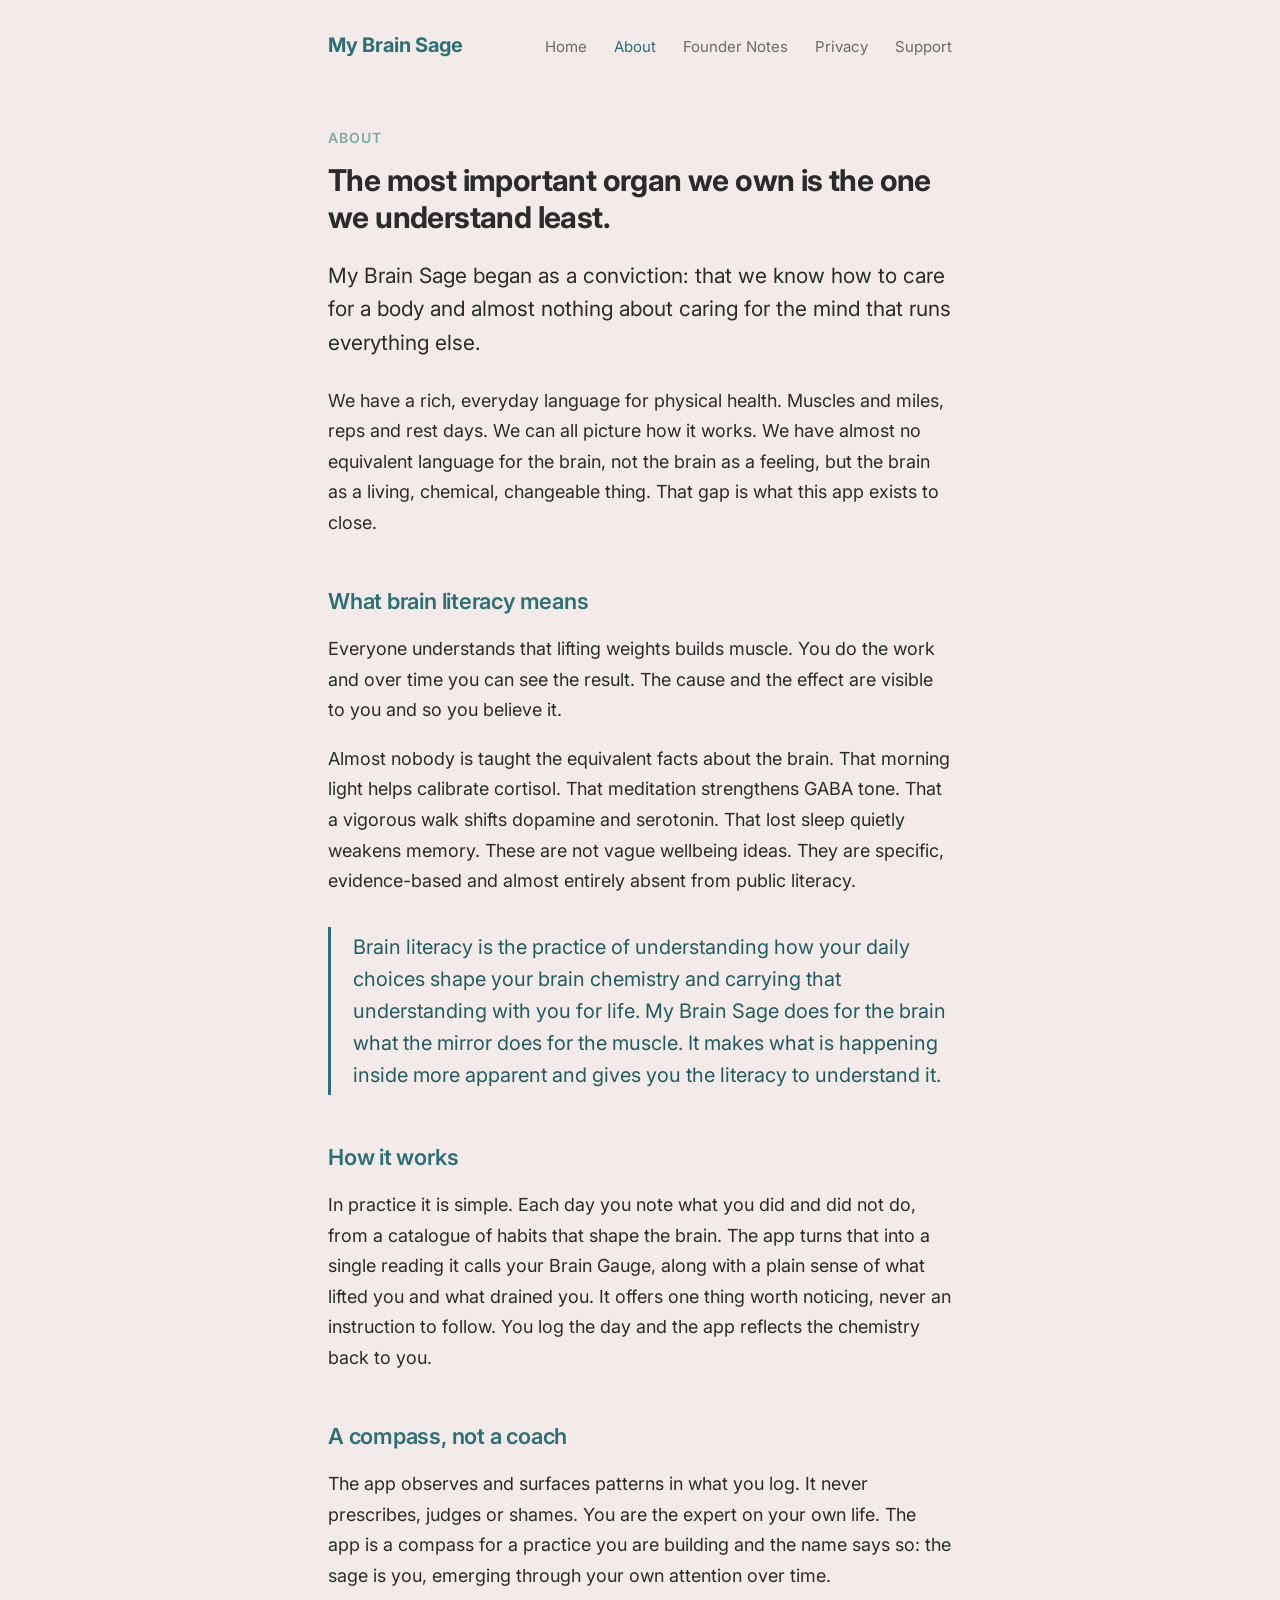
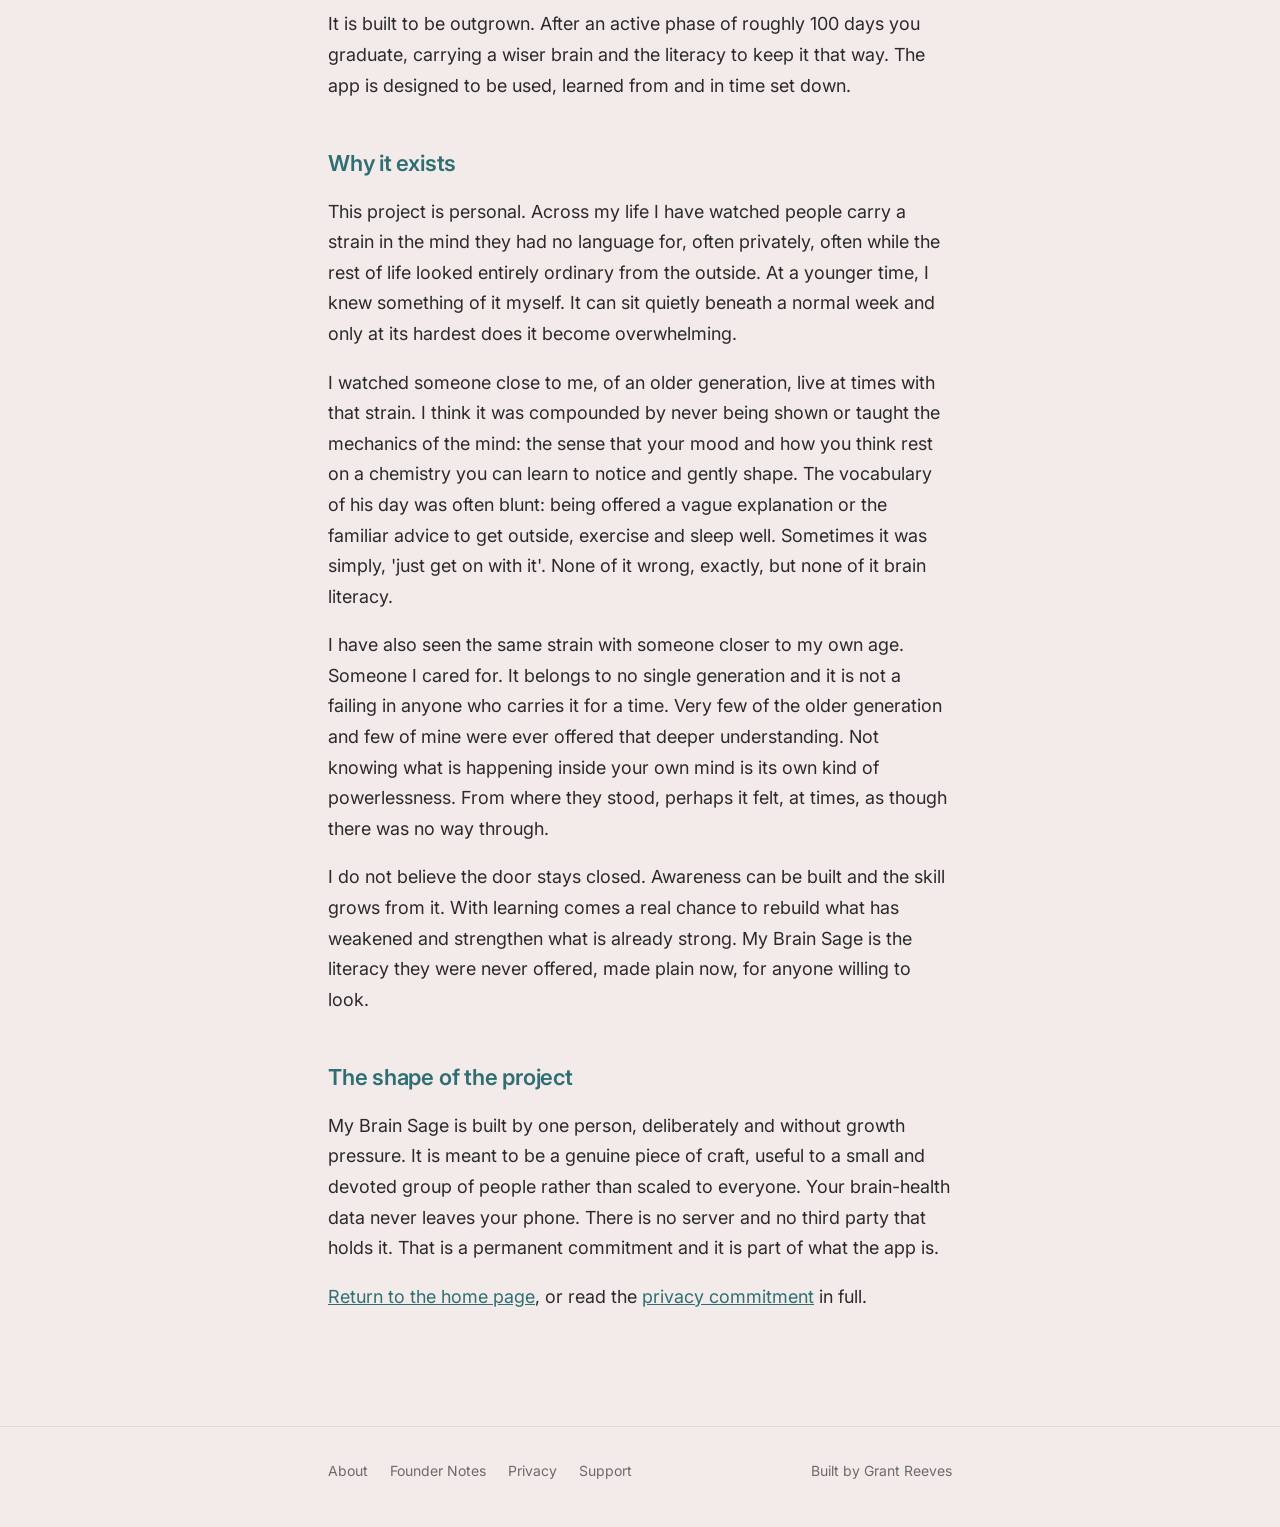
==== commit 0ffa7393: "About: remove 'perhaps a prescription' from personal section" ====
--- a/about.html
+++ b/about.html
@@ -56,7 +56,7 @@
 
       <p>This project is personal. Across my life I have watched people carry a strain in the mind they had no language for, often privately, often while the rest of life looked entirely ordinary from the outside. At a younger time, I knew something of it myself. It can sit quietly beneath a normal week and only at its hardest does it become overwhelming.</p>
 
-      <p>I watched someone close to me, of an older generation, live at times with that strain. I think it was compounded by never being shown or taught the mechanics of the mind: the sense that your mood and how you think rest on a chemistry you can learn to notice and gently shape. The vocabulary of his day was often blunt: being offered a vague explanation, perhaps a prescription or the familiar advice to get outside, exercise and sleep well. Sometimes it was simply, 'just get on with it'. None of it wrong, exactly, but none of it brain literacy.</p>
+      <p>I watched someone close to me, of an older generation, live at times with that strain. I think it was compounded by never being shown or taught the mechanics of the mind: the sense that your mood and how you think rest on a chemistry you can learn to notice and gently shape. The vocabulary of his day was often blunt: being offered a vague explanation or the familiar advice to get outside, exercise and sleep well. Sometimes it was simply, 'just get on with it'. None of it wrong, exactly, but none of it brain literacy.</p>
 
       <p>I have also seen the same strain with someone closer to my own age. Someone I cared for. It belongs to no single generation and it is not a failing in anyone who carries it for a time. Very few of the older generation and few of mine were ever offered that deeper understanding. Not knowing what is happening inside your own mind is its own kind of powerlessness. From where they stood, perhaps it felt, at times, as though there was no way through.</p>
 
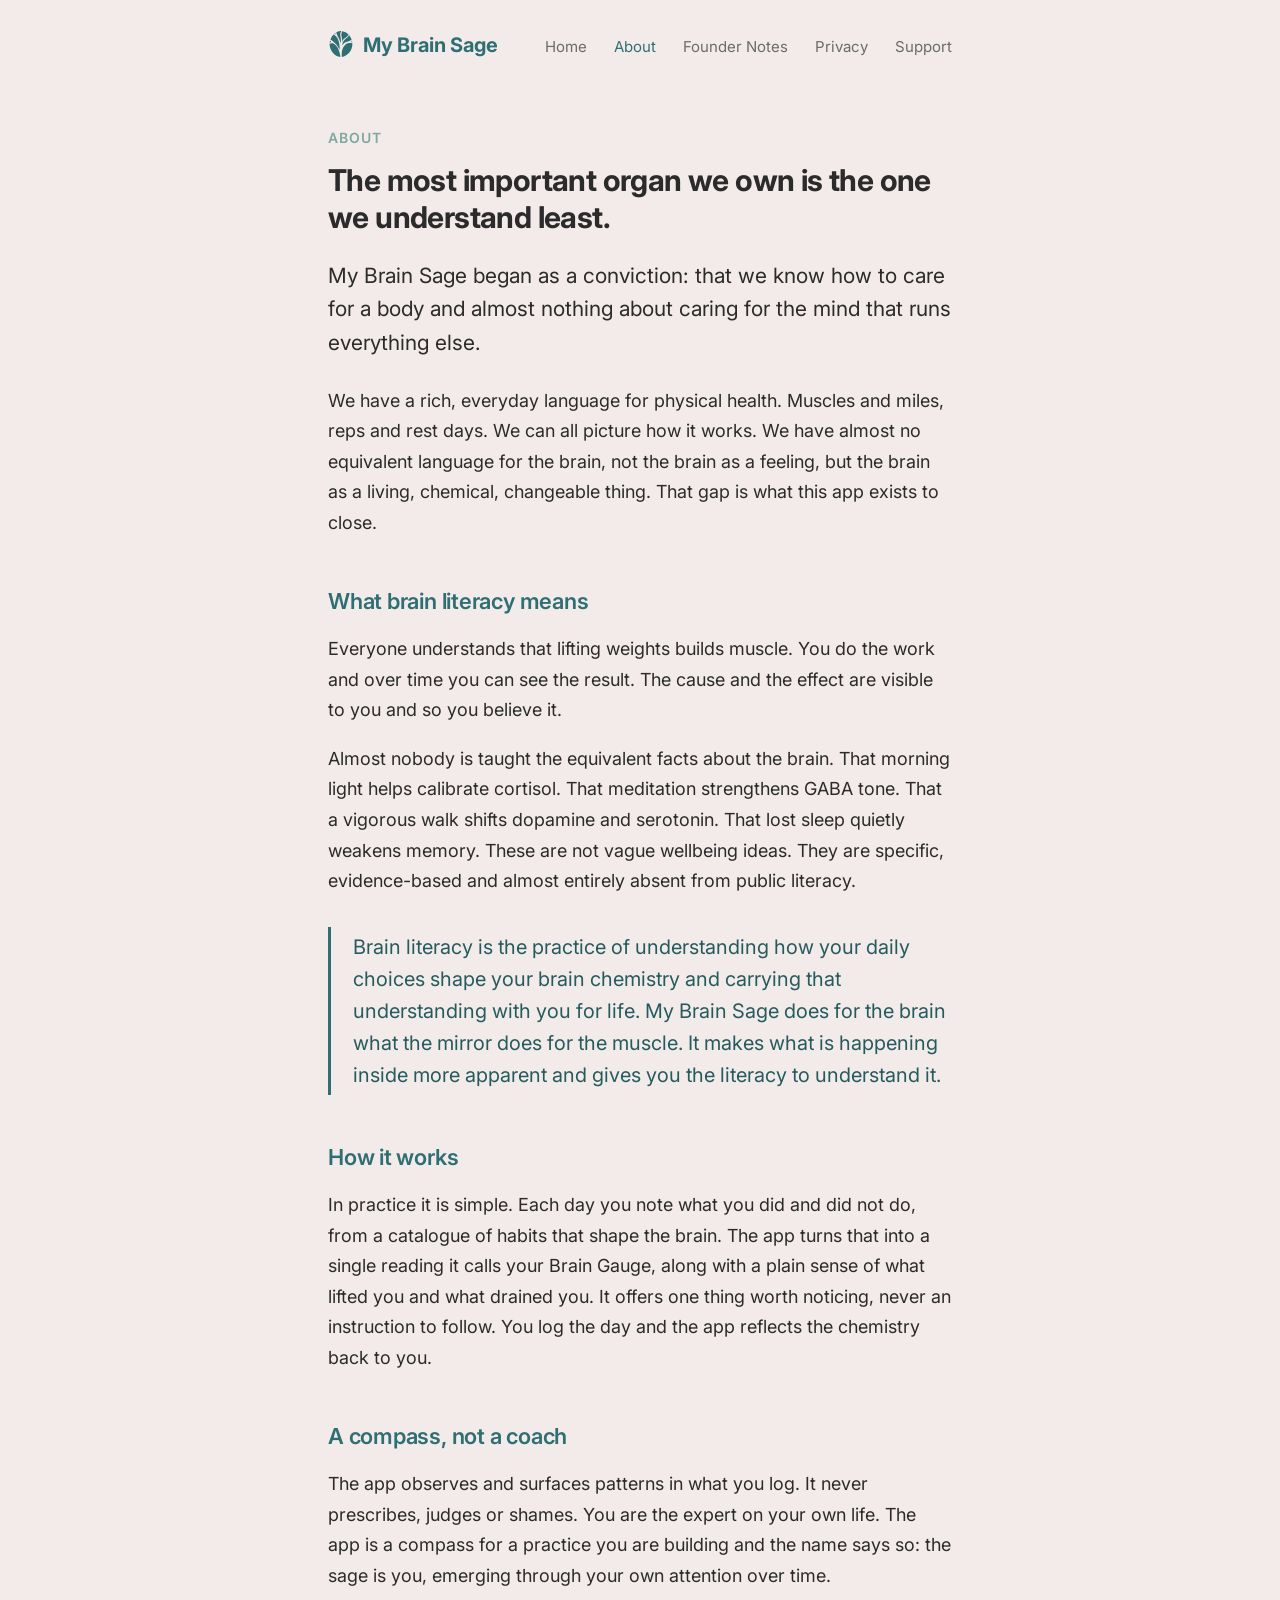
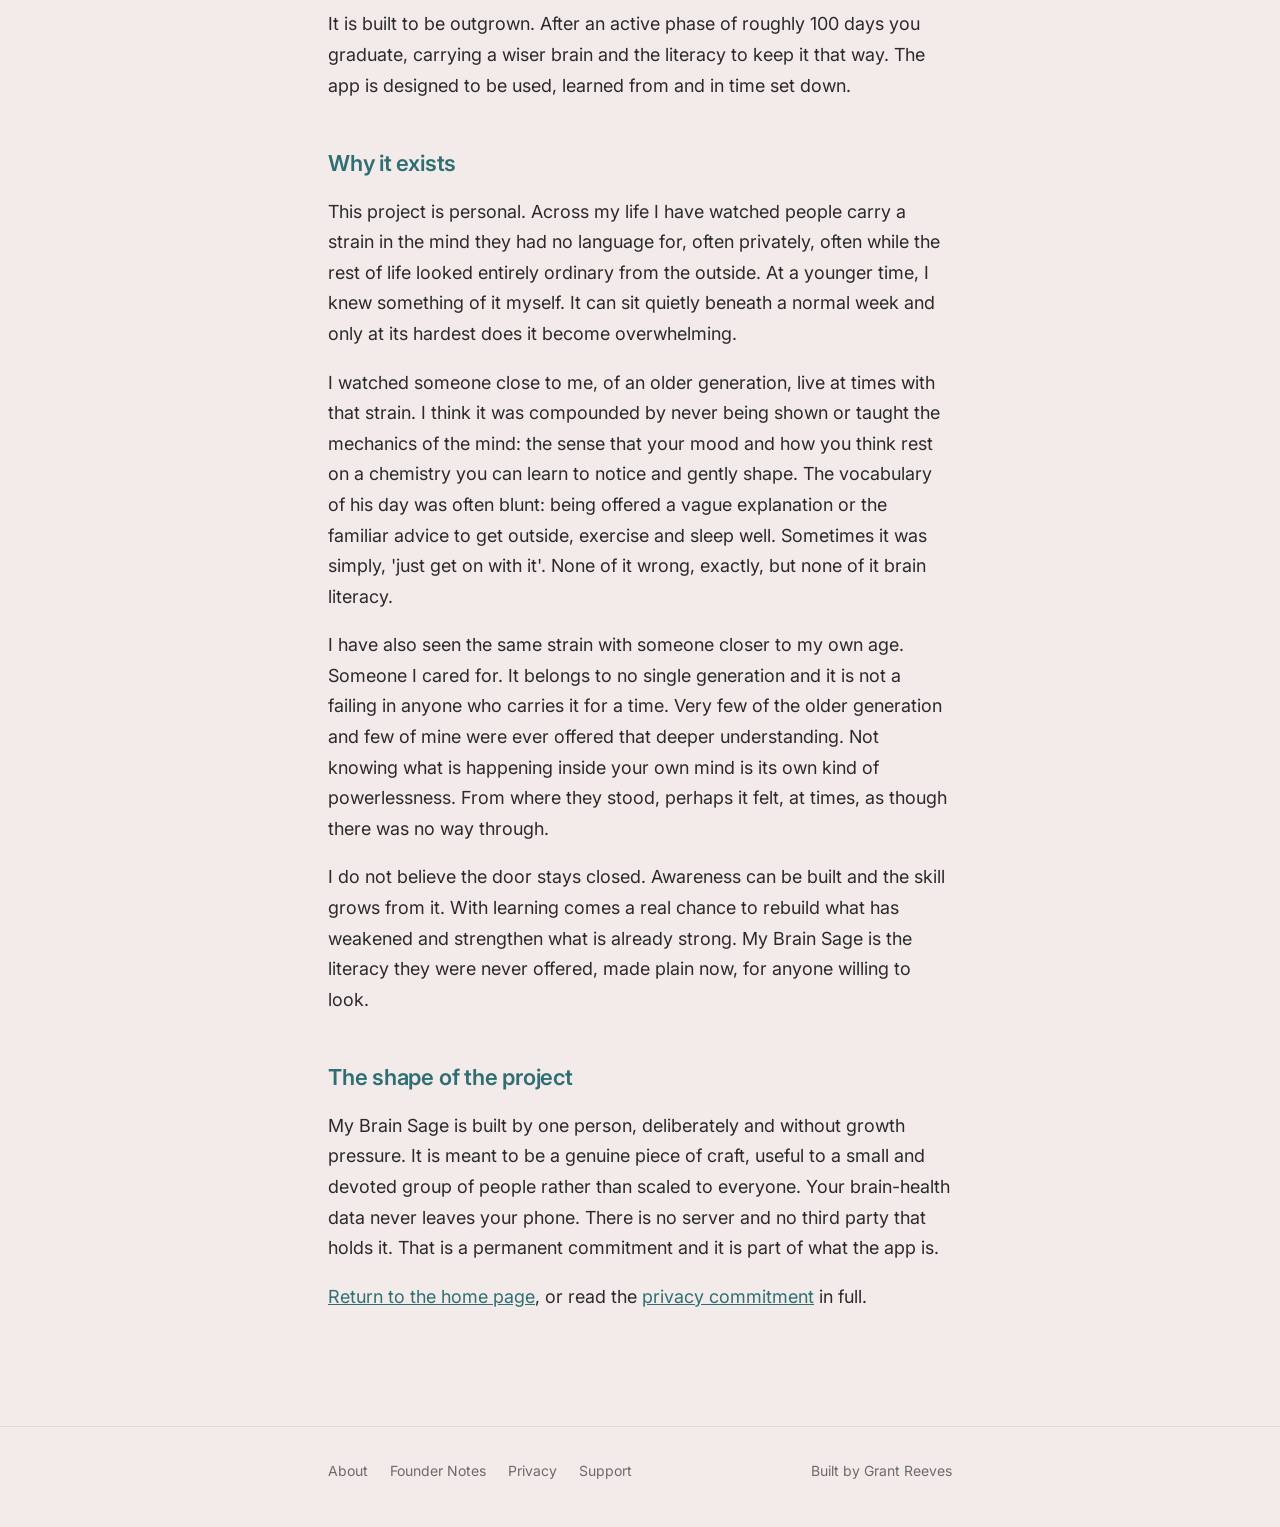
==== commit fbdc3f4e: "Add brand assets: header logo, favicon and social-share image across all pages" ====
--- a/about.html
+++ b/about.html
@@ -7,13 +7,17 @@
   <meta name="description" content="Why My Brain Sage exists. The case for brain literacy as a category, and the conviction that understanding the mind is a way through.">
   <link rel="preconnect" href="https://fonts.googleapis.com">
   <link href="https://fonts.googleapis.com/css2?family=Inter:wght@400;500;600;700&display=swap" rel="stylesheet">
+  <link rel="icon" type="image/png" href="assets/favicon.png">
+  <meta property="og:title" content="My Brain Sage">
+  <meta property="og:description" content="Understand your brain. Build wisdom that lasts.">
+  <meta property="og:image" content="https://mybrainsage.com/assets/og-image.png">
   <link rel="stylesheet" href="style.css">
 </head>
 <body>
 
   <header class="site-header">
     <div class="wrap">
-      <a href="index.html" class="site-title">My Brain Sage</a>
+      <a href="index.html" class="site-title"><img src="assets/logo.svg" alt="" height="26" style="vertical-align:-5px; margin-right:9px;">My Brain Sage</a>
       <nav class="site-nav">
         <a href="index.html">Home</a>
         <a href="about.html" class="active">About</a>
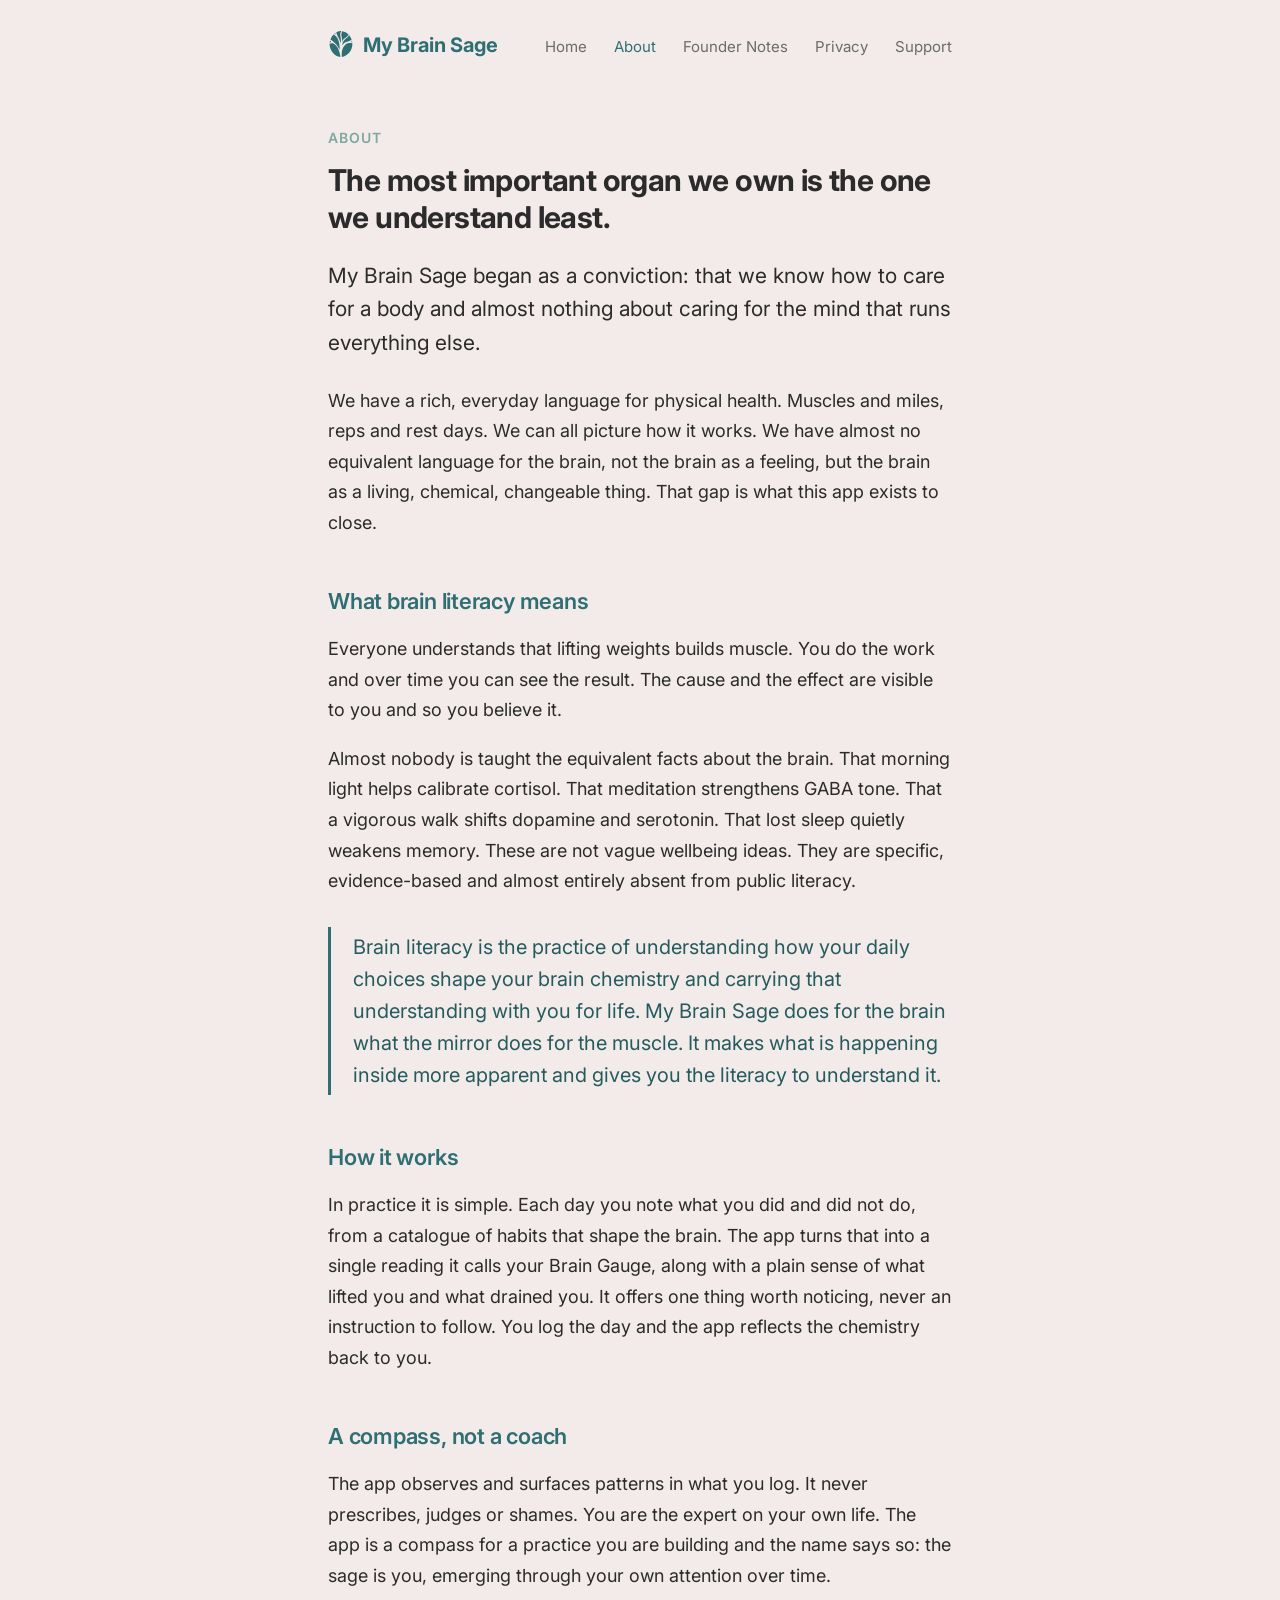
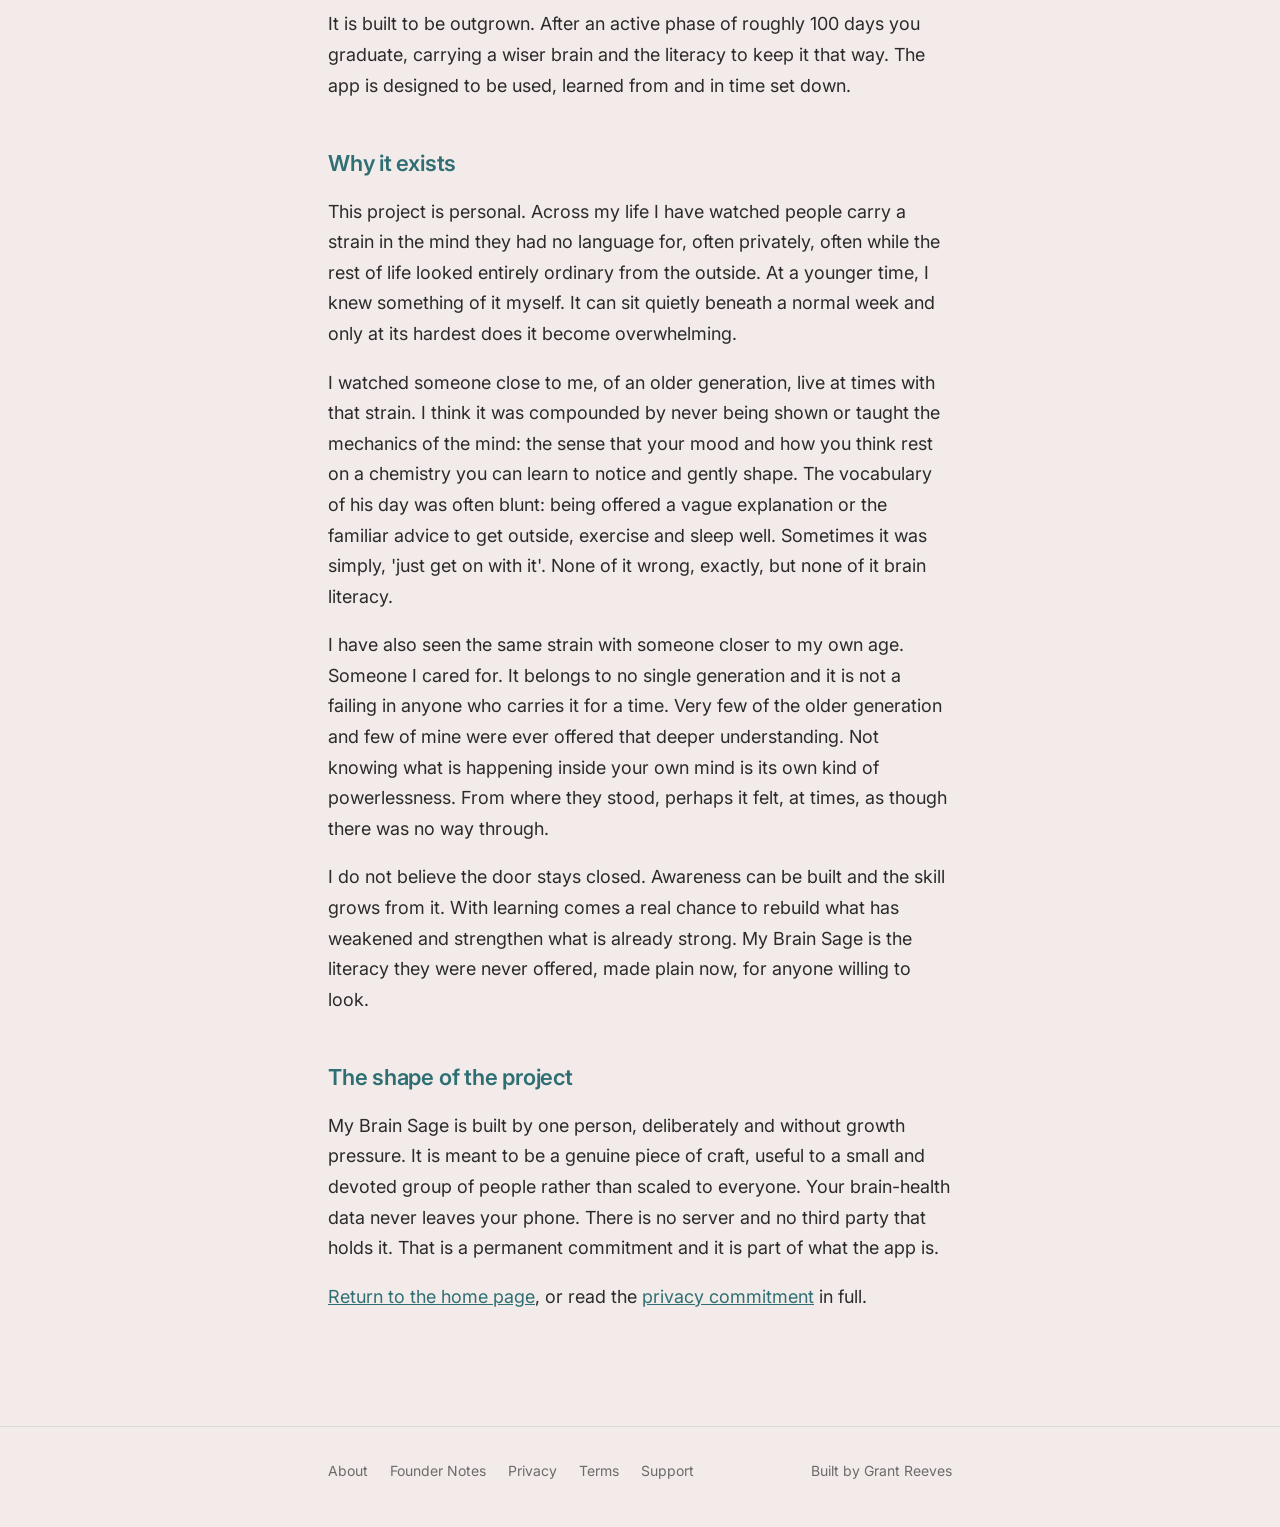
==== commit bfbf2947: "Add Terms of Use page; Terms link in site footer" ====
--- a/about.html
+++ b/about.html
@@ -81,6 +81,7 @@
         <a href="about.html">About</a>
         <a href="essays.html">Founder Notes</a>
         <a href="privacy.html">Privacy</a>
+        <a href="terms.html">Terms</a>
         <a href="support.html">Support</a>
       </div>
       <div>Built by Grant Reeves</div>
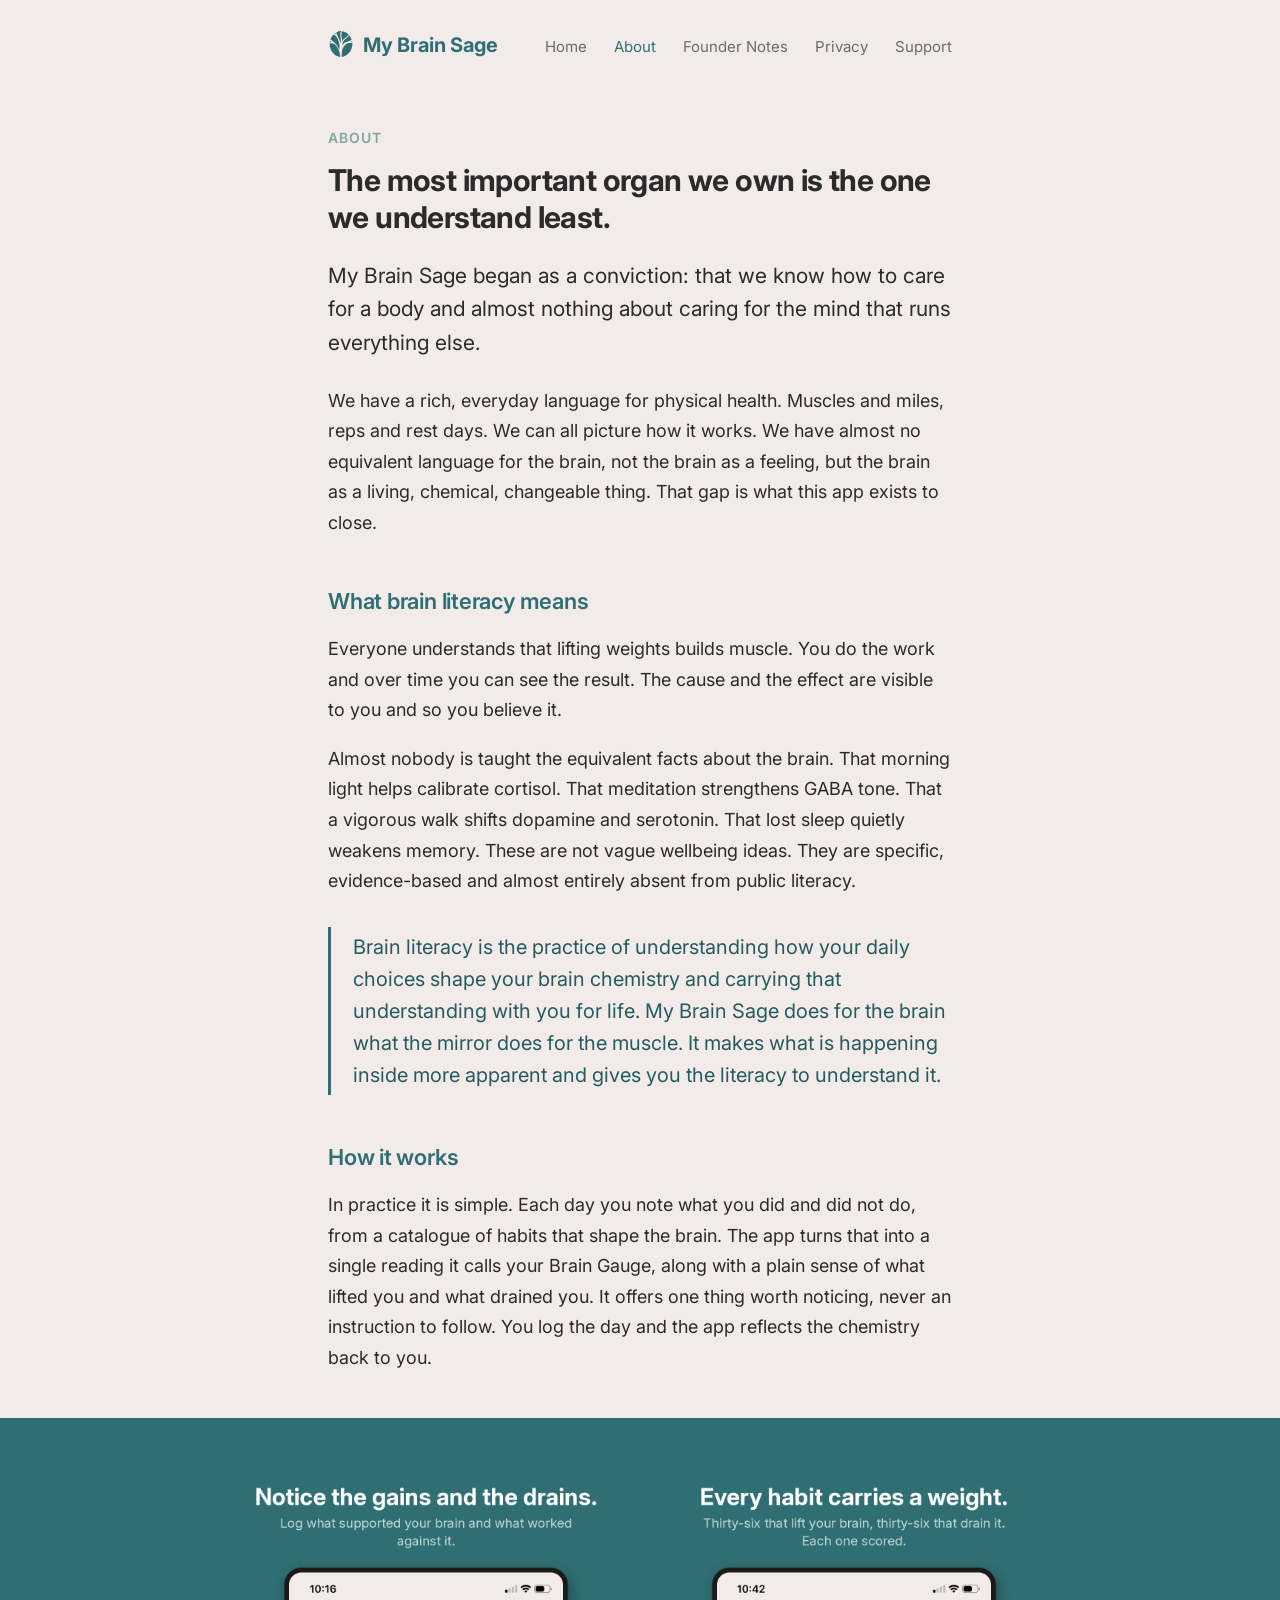
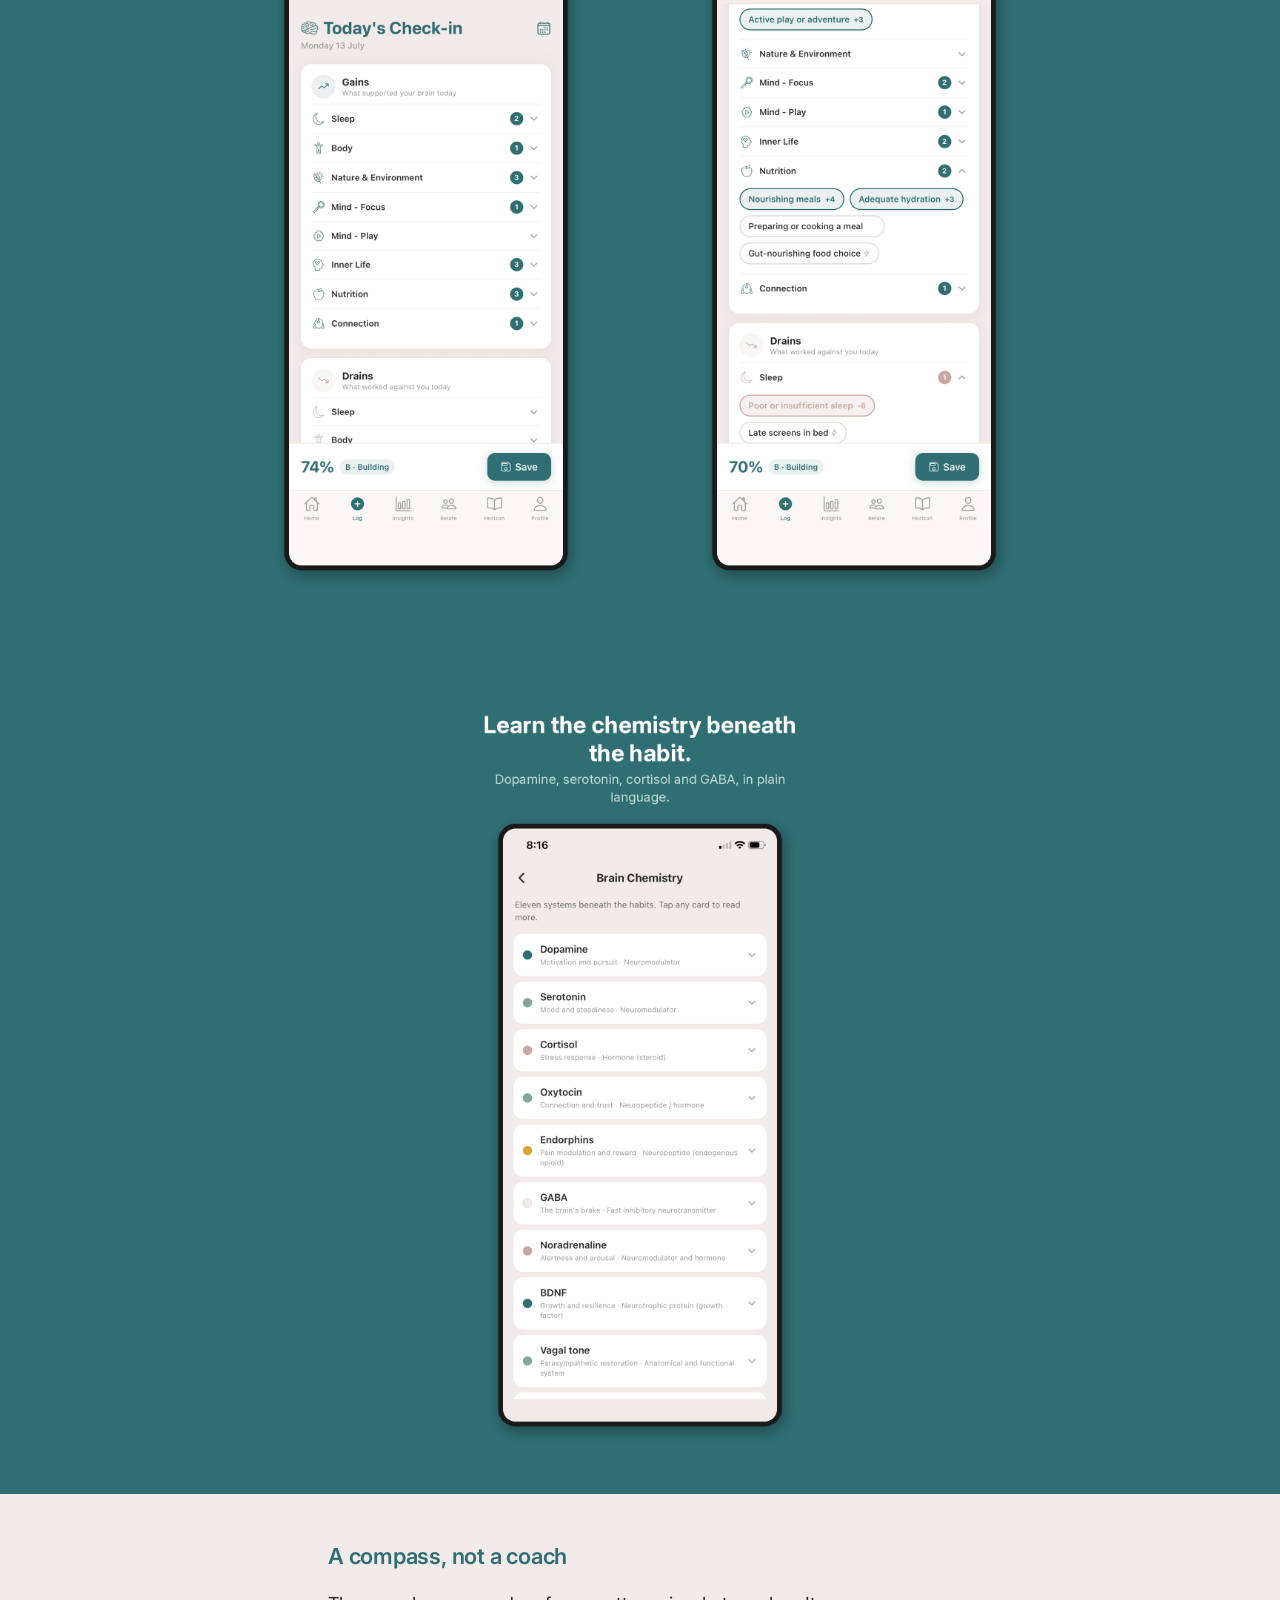
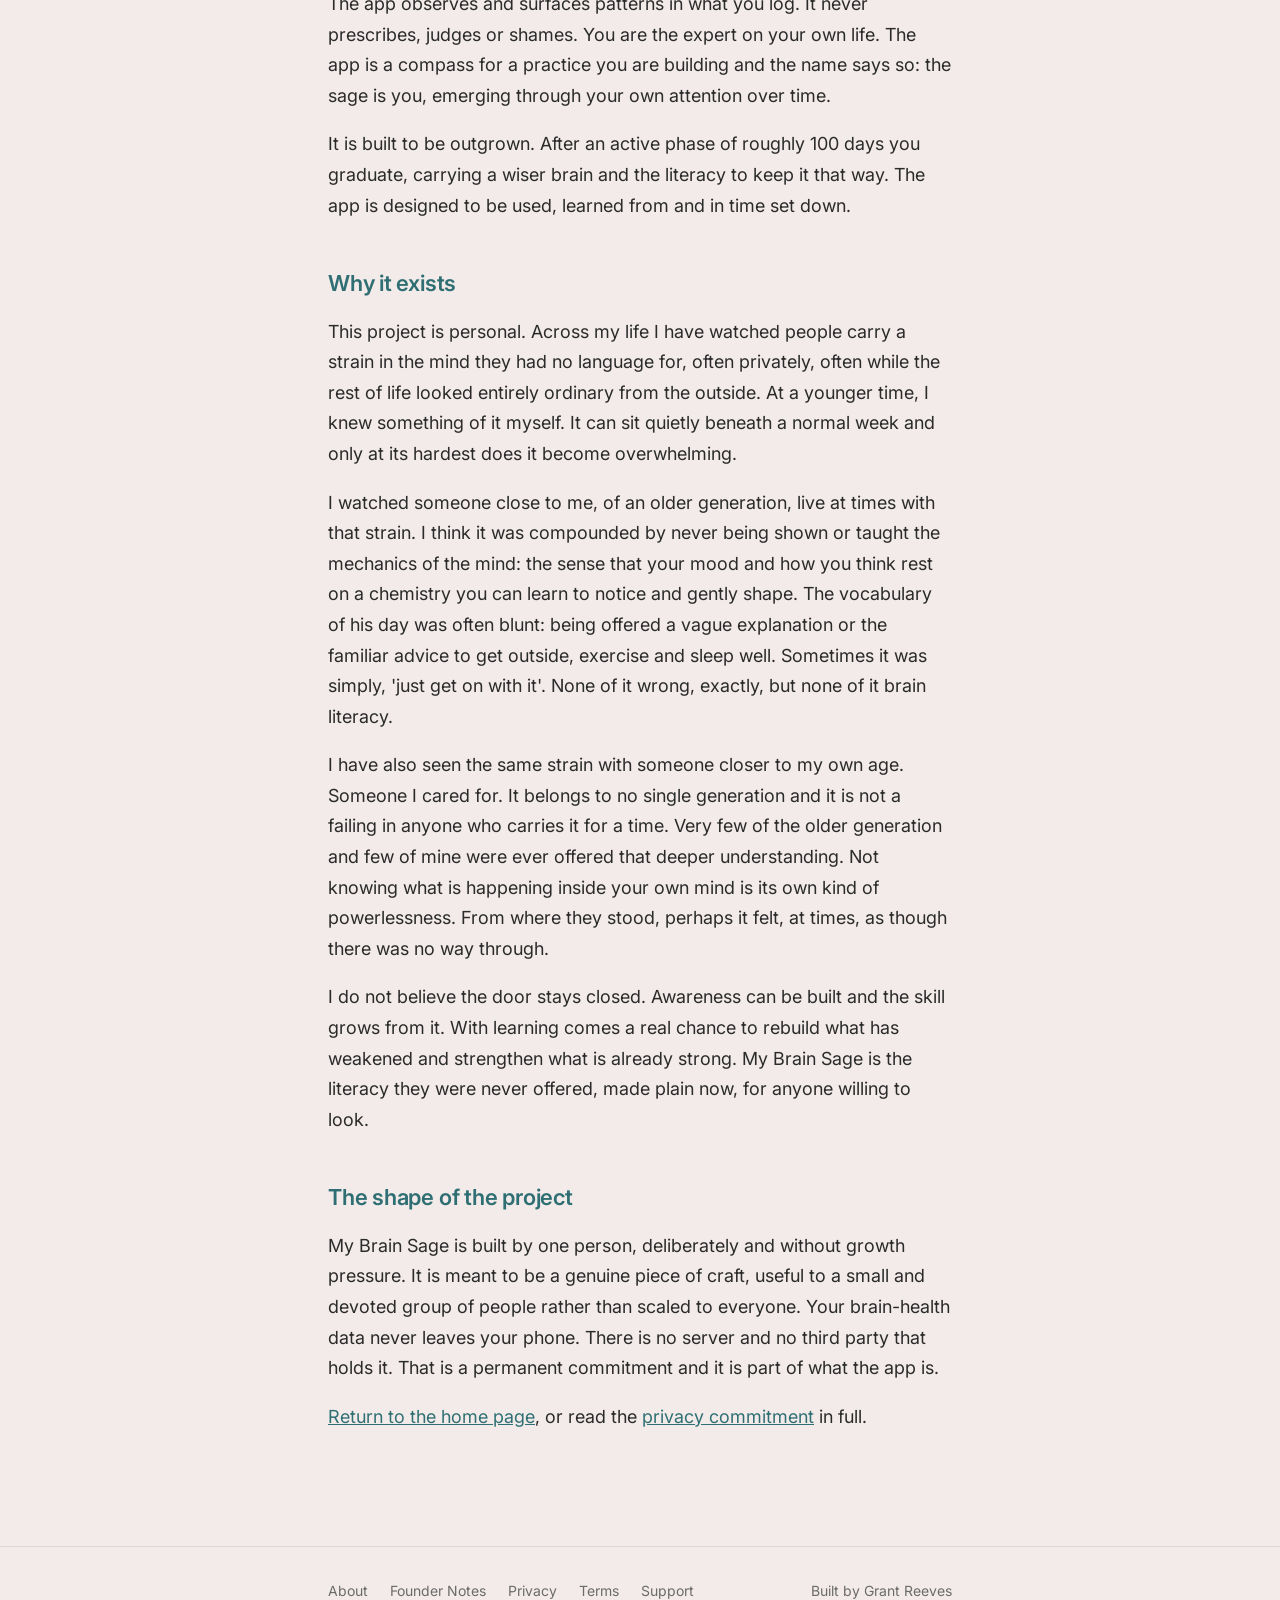
==== commit 4ea7d914: "Home and About: full-width screenshot bands" ====
--- a/about.html
+++ b/about.html
@@ -50,6 +50,14 @@
 
       <p>In practice it is simple. Each day you note what you did and did not do, from a catalogue of habits that shape the brain. The app turns that into a single reading it calls your Brain Gauge, along with a plain sense of what lifted you and what drained you. It offers one thing worth noticing, never an instruction to follow. You log the day and the app reflects the chemistry back to you.</p>
 
+      <section class="shots-band" aria-label="Screens from the app">
+        <div class="shots-inner">
+          <img src="assets/shot-checkin.png" alt="The daily check-in, logging the day's gains and drains">
+          <img src="assets/shot-weights.png" alt="How each habit is weighed, shown with its point value">
+          <img src="assets/shot-science.png" alt="The Science Compository, the evidence behind a habit">
+        </div>
+      </section>
+
       <h2>A compass, not a coach</h2>
 
       <p>The app observes and surfaces patterns in what you log. It never prescribes, judges or shames. You are the expert on your own life. The app is a compass for a practice you are building and the name says so: the sage is you, emerging through your own attention over time.</p>
--- a/style.css
+++ b/style.css
@@ -159,6 +159,29 @@
   box-shadow: 0 1px 3px rgba(43,43,43,0.06);
 }
 
+/* ---- App screenshots (full-width teal band) ---- */
+.shots-band {
+  margin: 44px calc(-50vw + 50%);
+  background: #2F6F73;
+  padding: 20px 0 28px;
+}
+.shots-inner {
+  max-width: 1320px;
+  margin: 0 auto;
+  padding: 0 24px;
+  display: flex;
+  gap: 28px;
+  justify-content: center;
+  align-items: flex-start;
+  flex-wrap: wrap;
+}
+.shots-inner img {
+  flex: 1 1 320px;
+  max-width: 400px;
+  width: 100%;
+  display: block;
+}
+
 /* ---- Footer ---- */
 .site-footer {
   border-top: 1px solid rgba(43,43,43,0.10);
@@ -182,4 +205,6 @@
   h1 { font-size: 28px; }
   main { padding: 40px 0 56px; }
   .site-nav a { margin-left: 16px; }
-}
+  .shots-inner { gap: 20px; }
+  .shots-inner img { flex: 1 1 46%; max-width: 48%; }
+}
